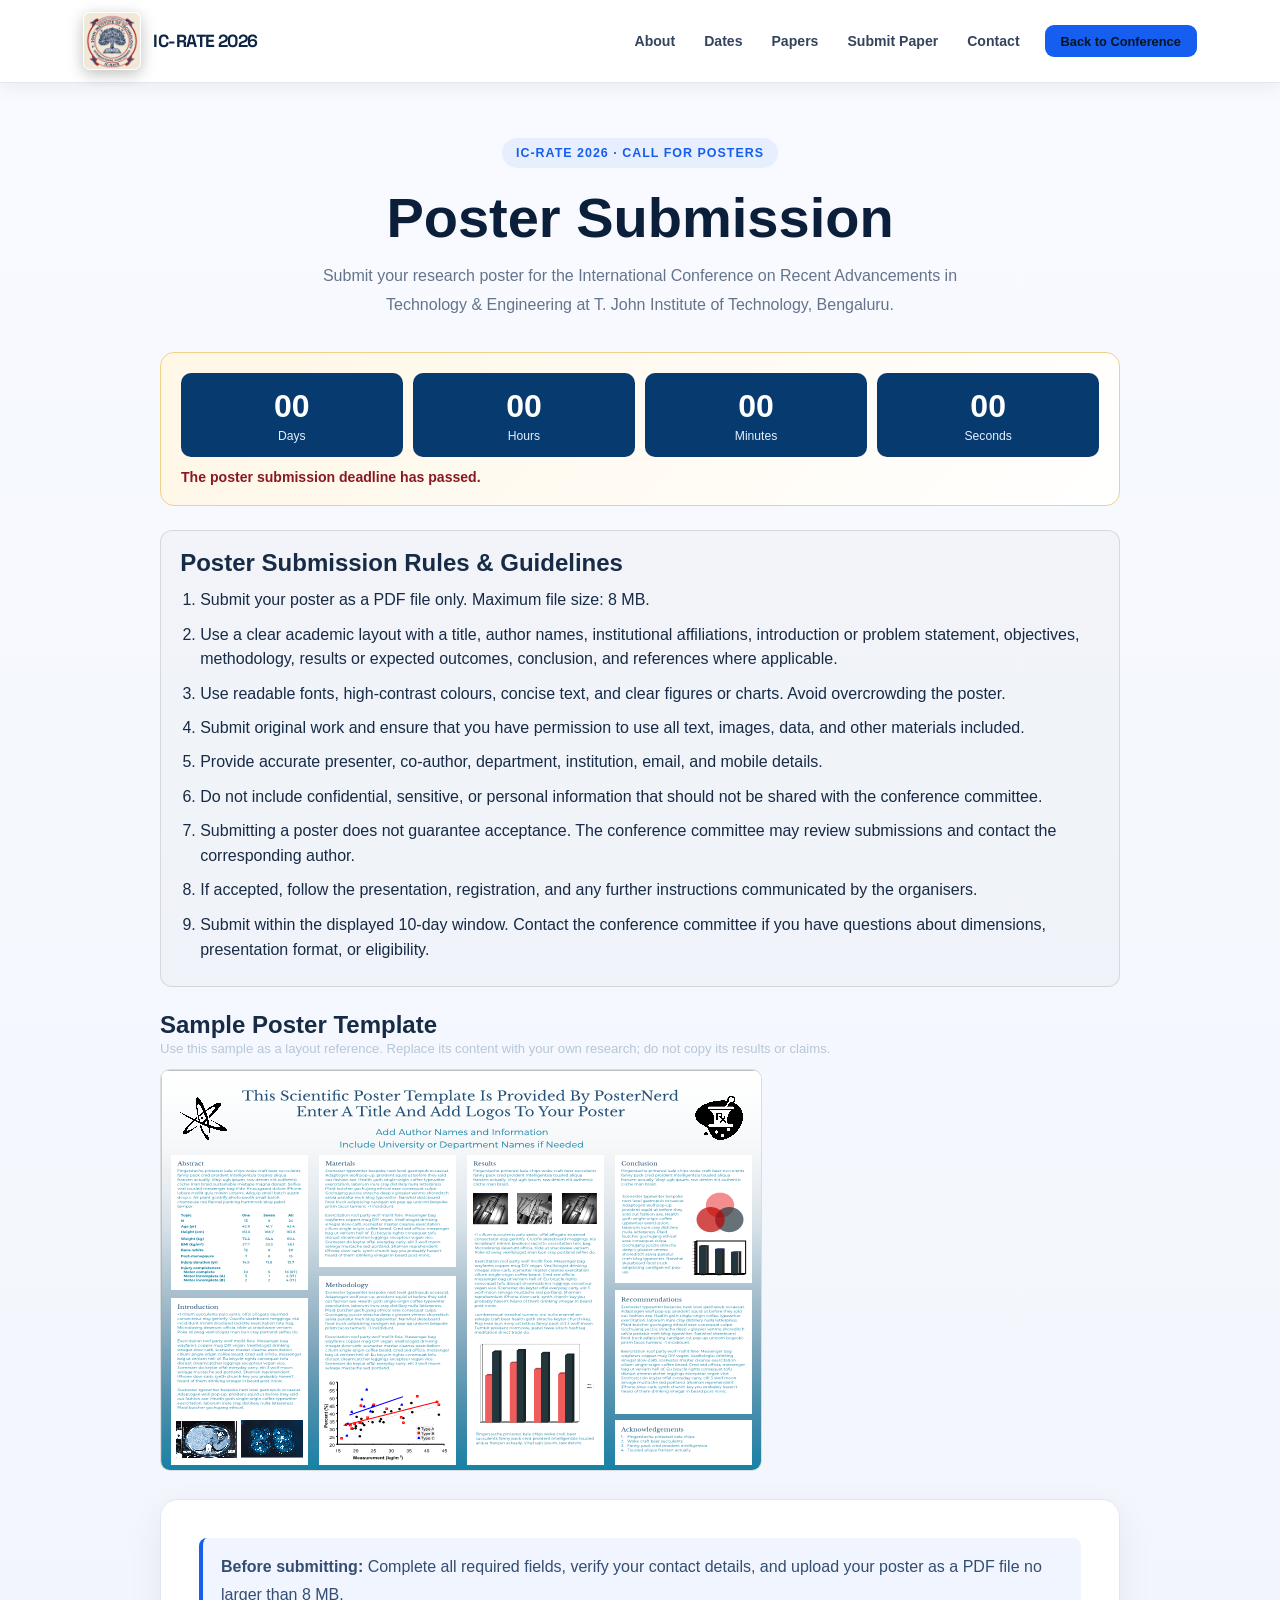
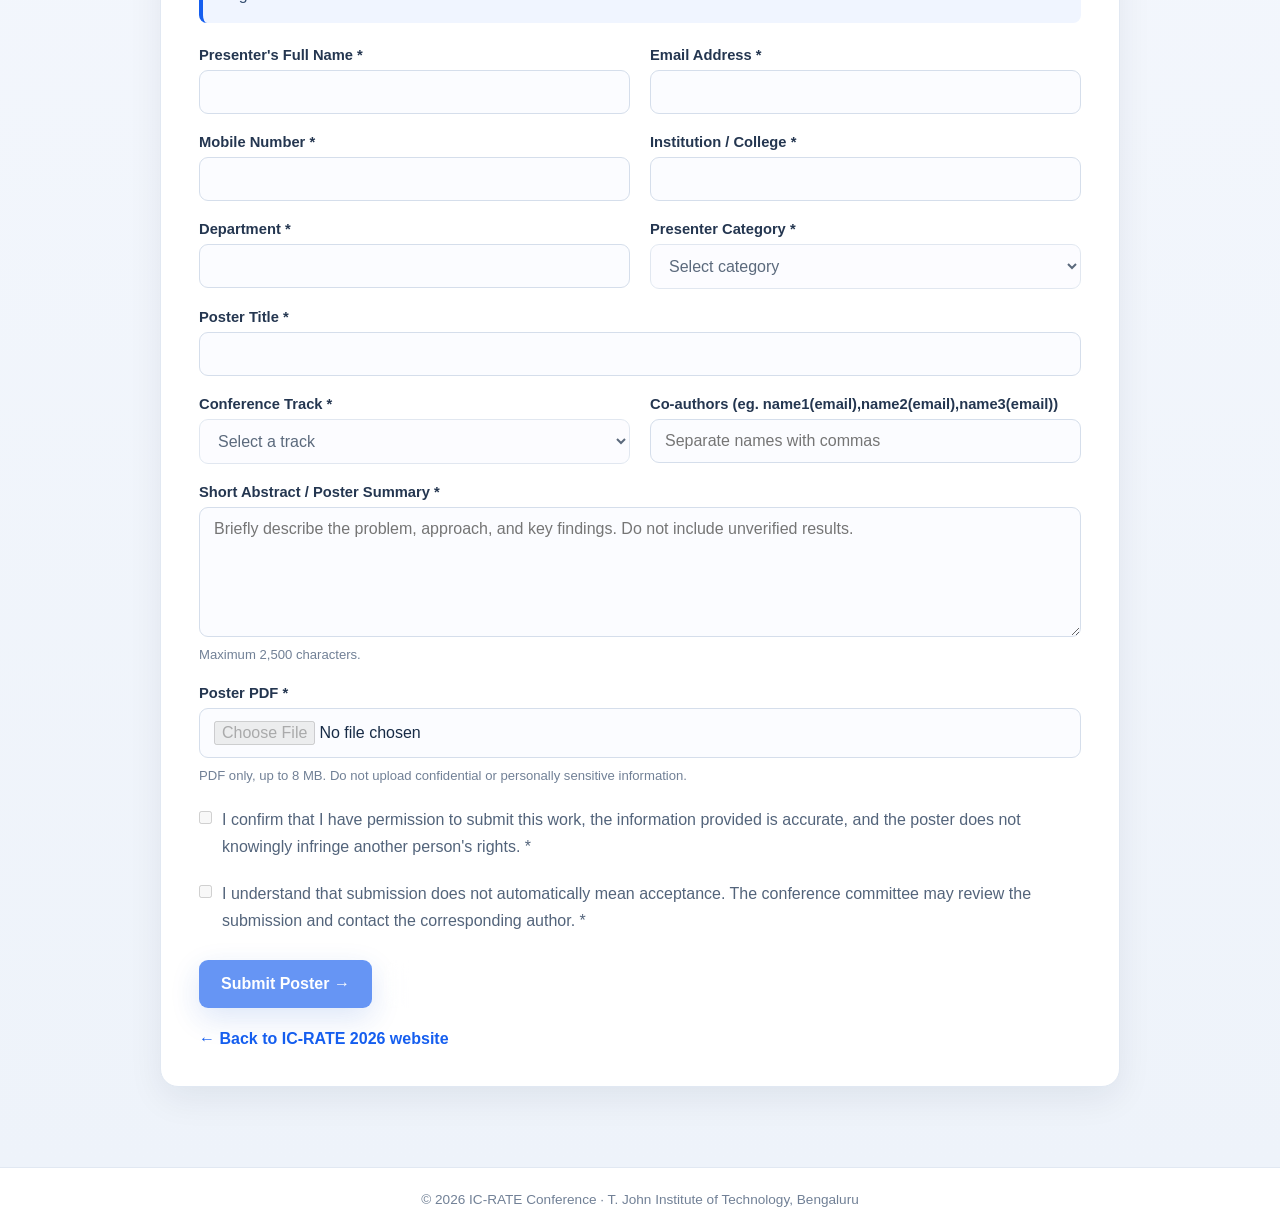
==== poster.html @ 9f410900 "poster.html" ====
<!DOCTYPE html>
<html lang="en">
<head>
  <meta charset="UTF-8">
  <meta name="viewport" content="width=device-width, initial-scale=1.0">
  <meta name="description" content="Submit a research poster to IC-RATE 2026, T. John Institute of Technology, Bengaluru.">
  <title>Poster Submission | IC-RATE 2026</title>
  <link rel="icon" type="image/jpeg" href="./image/LOGO.jpeg">
  <link rel="stylesheet" href="./style.css">
  <link rel="stylesheet" href="./poster.css">

  <style>
    .poster-page {
      min-height: 70vh;
      padding: 3.5rem 1rem 5rem;
    }

    .poster-shell {
      max-width: 980px;
      margin: 0 auto;
    }

    .poster-heading {
      text-align: center;
      margin: 1rem auto 2rem;
    }

    .poster-eyebrow {
      color: var(--red, #c9232b);
      font-size: .78rem;
      font-weight: 800;
      letter-spacing: .16em;
      text-transform: uppercase;
    }

    .poster-heading h1 {
      margin: .65rem 0;
      font-size: clamp(2rem, 5vw, 3.4rem);
      line-height: 1.12;
    }

    .poster-heading p {
      max-width: 700px;
      margin: .75rem auto 0;
      color: var(--text-dim, #626262);
      line-height: 1.7;
    }

    .poster-card {
      background: var(--card, #fff);
      border: 1px solid rgba(120,120,120,.22);
      border-radius: 18px;
      padding: clamp(1.1rem, 3vw, 2rem);
      box-shadow: 0 15px 45px rgba(0,0,0,.07);
    }

    .poster-note {
      background: rgba(190,30,45,.07);
      border-left: 4px solid var(--red, #c9232b);
      padding: .9rem 1rem;
      border-radius: 8px;
      margin-bottom: 1.5rem;
      line-height: 1.55;
    }

    .poster-grid {
      display: grid;
      grid-template-columns: repeat(2, minmax(0,1fr));
      gap: 1.1rem;
    }

    .poster-field {
      display: flex;
      flex-direction: column;
      gap: .45rem;
      min-width: 0;
    }

    .poster-field.full {
      grid-column: 1 / -1;
    }

    .poster-field label {
      font-weight: 700;
      font-size: .92rem;
    }

    .poster-field input,
    .poster-field select,
    .poster-field textarea {
      width: 100%;
      box-sizing: border-box;
      padding: .85rem .9rem;
      border: 1px solid #cfd3d8;
      border-radius: 9px;
      background: #fff;
      color: #20242a;
      font: inherit;
    }

    .poster-field textarea {
      min-height: 125px;
      resize: vertical;
    }

    .poster-field small,
    .poster-help {
      color: var(--text-dim, #626262);
      font-size: .82rem;
      line-height: 1.5;
    }

    .poster-file {
      padding: 1rem;
      border: 1px dashed #9ba2ab;
      border-radius: 10px;
      background: rgba(120,120,120,.04);
    }

    .poster-check {
      display: flex;
      align-items: flex-start;
      gap: .7rem;
      line-height: 1.55;
      margin: 1.2rem 0;
    }

    .poster-check input {
      margin-top: .3rem;
    }

    .poster-actions {
      display: flex;
      flex-wrap: wrap;
      align-items: center;
      gap: .8rem;
      margin-top: 1.4rem;
    }

    .poster-submit {
      border: 0;
      cursor: pointer;
      font: inherit;
    }

    .poster-submit:disabled {
      opacity: .65;
      cursor: wait;
    }

    .poster-status {
      display: none;
      padding: 1rem;
      margin-top: 1rem;
      border-radius: 9px;
      line-height: 1.55;
      overflow-wrap: anywhere;
    }

    .poster-status.show {
      display: block;
    }

    .poster-status.error {
      background: #fff0f0;
      color: #8a1820;
      border: 1px solid #f0b9bd;
    }

    .poster-status.success {
      background: #eef9f0;
      color: #155d2a;
      border: 1px solid #b8e0c1;
    }

    .poster-back {
      display: inline-block;
      margin-top: 1.3rem;
      color: var(--red, #c9232b);
      font-weight: 700;
    }

    .poster-footer {
      text-align: center;
      padding: 1.5rem 1rem;
      border-top: 1px solid rgba(120,120,120,.2);
      color: var(--text-dim, #626262);
      font-size: .85rem;
    }

    .poster-deadline {
      margin: 0 auto 1.5rem;
      padding: 1.25rem;
      border: 1px solid #f0d18a;
      border-radius: 14px;
      background: linear-gradient(135deg,#fff7e6,#fff);
    }

    .poster-deadline-head {
      display: flex;
      flex-wrap: wrap;
      align-items: center;
      justify-content: space-between;
      gap: .8rem;
      margin-bottom: .9rem;
    }

    .poster-deadline-head strong {
      color: var(--red, #c9232b);
      font-size: 1.05rem;
    }

    .poster-deadline-head p {
      margin: .25rem 0 0;
      color: var(--text-dim, #626262);
    }

    .poster-countdown {
      display: grid;
      grid-template-columns: repeat(4,minmax(0,1fr));
      gap: .65rem;
    }

    .poster-time-box {
      text-align: center;
      border-radius: 10px;
      padding: .8rem .4rem;
      color: #fff;
      background: #073b70;
    }

    .poster-time-box span {
      display: block;
      font-size: clamp(1.35rem,3vw,2rem);
      font-weight: 800;
      font-variant-numeric: tabular-nums;
      line-height: 1.25;
    }

    .poster-time-box small {
      font-size: .76rem;
      color: #e4efff;
    }

    .poster-deadline-message {
      margin: .8rem 0 0;
      font-size: .88rem;
      font-weight: 700;
      color: #8a1820;
    }

    .poster-guidelines {
      margin: 1.2rem 0 1.5rem;
      padding: 1.1rem 1.2rem;
      border: 1px solid rgba(120,120,120,.22);
      border-radius: 12px;
      background: rgba(120,120,120,.035);
    }

    .poster-guidelines h3 {
      margin: .1rem 0 .65rem;
    }

    .poster-guidelines ol {
      margin: .5rem 0 0;
      padding-left: 1.25rem;
    }

    .poster-guidelines li {
      padding: .2rem 0 .4rem;
      line-height: 1.55;
    }

    .poster-sample {
      margin: 1.5rem 0;
    }

    .poster-sample img {
      display: block;
      width: 100%;
      height: auto;
      max-height: 650px;
      object-fit: contain;
      border: 1px solid rgba(120,120,120,.22);
      border-radius: 10px;
      background: #f7f8fa;
    }

    .poster-sample a {
      display: inline-block;
      margin-top: .65rem;
      font-weight: 700;
    }

    @media (max-width: 680px) {
      .poster-grid {
        grid-template-columns: 1fr;
      }

      .poster-field.full {
        grid-column: auto;
      }

      .poster-countdown {
        gap: .4rem;
      }

      .poster-time-box {
        padding: .7rem .2rem;
      }
    }
  </style>
</head>

<body>
  <header class="header" id="header">
    <div class="header-inner">
      <a href="./index.html" class="logo-link" aria-label="IC-RATE 2026 home">
        <img src="./image/LOGO.jpeg" alt="IC-RATE 2026 logo" class="logo-img">
        <span class="logo-text">IC-RATE 2026</span>
      </a>

      <nav class="nav" aria-label="Main navigation">
        <a href="./index.html#about">About</a>
        <a href="./index.html#dates-sec">Dates</a>
        <a href="./index.html#tracks">Papers</a>
        <a href="./submit-paper.html">Submit Paper</a>
        <a href="./index.html#contact">Contact</a>
        <a href="./index.html" class="nav-cta">Back to Conference</a>
      </nav>

      <button class="mobile-btn" id="mob-btn" aria-label="Open menu">
        <span></span><span></span><span></span>
      </button>
    </div>

    <nav class="mobile-menu" id="mob-menu" aria-label="Mobile navigation">
      <button class="mobile-close" id="mob-close" aria-label="Close menu">&times;</button>
      <a href="./index.html#about" onclick="closeMob()">About</a>
      <a href="./index.html#dates-sec" onclick="closeMob()">Dates</a>
      <a href="./index.html#tracks" onclick="closeMob()">Papers</a>
      <a href="./submit-paper.html" onclick="closeMob()">Submit Paper</a>
      <a href="./index.html#contact" onclick="closeMob()">Contact</a>
      <a href="./index.html" class="nav-cta" onclick="closeMob()">Back to Conference</a>
    </nav>
  </header>

  <main class="poster-page">
    <div class="poster-shell">
      <div class="poster-heading">
        <span class="poster-eyebrow">IC-RATE 2026 · Call for Posters</span>
        <h1>Poster Submission</h1>
        <p>
          Submit your research poster for the International Conference on Recent
          Advancements in Technology &amp; Engineering at T. John Institute of
          Technology, Bengaluru.
        </p>
      </div>

      <section class="poster-deadline" aria-label="Poster submission deadline">

        <div class="poster-countdown" id="posterCountdown">
          <div class="poster-time-box">
            <span id="posterDays">00</span><small>Days</small>
          </div>
          <div class="poster-time-box">
            <span id="posterHours">00</span><small>Hours</small>
          </div>
          <div class="poster-time-box">
            <span id="posterMinutes">00</span><small>Minutes</small>
          </div>
          <div class="poster-time-box">
            <span id="posterSeconds">00</span><small>Seconds</small>
          </div>
        </div>

        <p class="poster-deadline-message" id="posterTimerMessage" role="status" aria-live="polite">
          Time remaining to submit your poster.
        </p>
      </section>

      <section class="poster-guidelines" aria-labelledby="poster-guidelines-title">
        <h2 id="poster-guidelines-title">Poster Submission Rules &amp; Guidelines</h2>
        <ol>
          <li>Submit your poster as a PDF file only. Maximum file size: 8 MB.</li>
          <li>Use a clear academic layout with a title, author names, institutional affiliations, introduction or problem statement, objectives, methodology, results or expected outcomes, conclusion, and references where applicable.</li>
          <li>Use readable fonts, high-contrast colours, concise text, and clear figures or charts. Avoid overcrowding the poster.</li>
          <li>Submit original work and ensure that you have permission to use all text, images, data, and other materials included.</li>
          <li>Provide accurate presenter, co-author, department, institution, email, and mobile details.</li>
          <li>Do not include confidential, sensitive, or personal information that should not be shared with the conference committee.</li>
          <li>Submitting a poster does not guarantee acceptance. The conference committee may review submissions and contact the corresponding author.</li>
          <li>If accepted, follow the presentation, registration, and any further instructions communicated by the organisers.</li>
          <li>Submit within the displayed 10-day window. Contact the conference committee if you have questions about dimensions, presentation format, or eligibility.</li>
        </ol>
      </section>

      <section class="poster-sample" aria-labelledby="poster-sample-title">
        <h2 id="poster-sample-title">Sample Poster Template</h2>
        <p class="poster-help">
          Use this sample as a layout reference. Replace its content with your own
          research; do not copy its results or claims.
        </p>
        <a href="./image/postertemplete.png" target="_blank" rel="noopener">
          <img src="./image/postertemplete.png"
               alt="Sample poster template for IC-RATE 2026"
               loading="lazy">
        </a>
      </section>

      <section class="poster-card">
        <div class="poster-note">
          <strong>Before submitting:</strong>
          Complete all required fields, verify your contact details, and upload
          your poster as a PDF file no larger than 8 MB.
        </div>

        <form id="posterForm">
          <div class="poster-grid">
            <div class="poster-field">
              <label for="presenterName">Presenter's Full Name *</label>
              <input id="presenterName" name="presenterName" required maxlength="150" autocomplete="name">
            </div>

            <div class="poster-field">
              <label for="email">Email Address *</label>
              <input id="email" name="email" type="email" required maxlength="200" autocomplete="email">
            </div>

            <div class="poster-field">
              <label for="mobile">Mobile Number *</label>
              <input id="mobile" name="mobile" type="tel" required maxlength="20" autocomplete="tel">
            </div>

            <div class="poster-field">
              <label for="institution">Institution / College *</label>
              <input id="institution" name="institution" required maxlength="250">
            </div>

            <div class="poster-field">
              <label for="department">Department *</label>
              <input id="department" name="department" required maxlength="150">
            </div>

            <div class="poster-field">
              <label for="category">Presenter Category *</label>
              <select id="category" name="category" required>
                <option value="">Select category</option>
                <option>Undergraduate Student</option>
                <option>Postgraduate Student</option>
                <option>Research Scholar</option>
                <option>Faculty</option>
                <option>Industry Professional</option>
                <option>Other</option>
              </select>
            </div>

            <div class="poster-field full">
              <label for="posterTitle">Poster Title *</label>
              <input id="posterTitle" name="posterTitle" required maxlength="300">
            </div>

            <div class="poster-field">
              <label for="track">Conference Track *</label>
              <select id="track" name="track" required>
                <option value="">Select a track</option>
                <option>Artificial Intelligence &amp; Machine Learning</option>
                <option>Data Science &amp; Analytics</option>
                <option>IoT &amp; Smart Systems</option>
                <option>Cloud &amp; Edge Computing</option>
                <option>Security &amp; Blockchain</option>
                <option>Software Engineering</option>
                <option>Sustainable Engineering &amp; Green Technologies</option>
                <option>Strategic Management &amp; Business Innovation</option>
                <option>Interdisciplinary / Other</option>
              </select>
            </div>

            <div class="poster-field">
              <label for="coAuthors">Co-authors (eg. name1(email),name2(email),name3(email))</label>
              <input id="coAuthors" name="coAuthors" maxlength="500" placeholder="Separate names with commas">
            </div>

            <div class="poster-field full">
              <label for="abstract">Short Abstract / Poster Summary *</label>
              <textarea id="abstract" name="abstract" required maxlength="2500" placeholder="Briefly describe the problem, approach, and key findings. Do not include unverified results."></textarea>
              <small>Maximum 2,500 characters.</small>
            </div>

            <div class="poster-field full">
              <label for="posterFile">Poster PDF *</label>
              <input class="poster-file" id="posterFile" name="posterFile" type="file" accept="application/pdf,.pdf" required>
              <small id="fileHelp">PDF only, up to 8 MB. Do not upload confidential or personally sensitive information.</small>
            </div>
          </div>

          <label class="poster-check">
            <input id="originality" type="checkbox" required>
            <span>
              I confirm that I have permission to submit this work, the information
              provided is accurate, and the poster does not knowingly infringe
              another person's rights. *
            </span>
          </label>

          <label class="poster-check">
            <input id="policy" type="checkbox" required>
            <span>
              I understand that submission does not automatically mean acceptance.
              The conference committee may review the submission and contact the
              corresponding author. *
            </span>
          </label>

          <div class="poster-actions">
            <button id="submitBtn" type="submit" class="btn btn-accent poster-submit">
              Submit Poster →
            </button>
            <a href="./index.html" class="btn btn-ghost">Cancel</a>
          </div>

          <div id="posterStatus" class="poster-status" role="status" aria-live="polite"></div>
        </form>

        <a class="poster-back" href="./index.html">← Back to IC-RATE 2026 website</a>
      </section>
    </div>
  </main>

  <footer class="poster-footer">
    © 2026 IC-RATE Conference · T. John Institute of Technology, Bengaluru
  </footer>

  <script>
    const POSTER_SCRIPT_URL =
      "https://script.google.com/macros/s/AKfycbxcz5grX14gdM0t8DFO_nqawQCujV9wTOvNRc0aoyIOuz_VCx99ASstHIvPOLGtEZfF7w/exec";

    const MAX_FILE_BYTES = 8 * 1024 * 1024;

    // Deadline: 22 October 2026, 11:59:59 PM India Standard Time.
    const POSTER_DEADLINE =
      new Date("2026-10-22T23:59:59+05:30").getTime();

    let posterCountdownInterval;

    function updatePosterCountdown() {
      const remaining = POSTER_DEADLINE - Date.now();
      const message = document.getElementById("posterTimerMessage");

      const ids = [
        "posterDays",
        "posterHours",
        "posterMinutes",
        "posterSeconds"
      ];

      if (remaining <= 0) {
        ids.forEach(id => {
          document.getElementById(id).textContent = "00";
        });

        message.textContent = "The poster submission deadline has passed.";

        const formElement = document.getElementById("posterForm");

        if (formElement) {
          formElement
            .querySelectorAll("input, select, textarea, button")
            .forEach(el => el.disabled = true);
        }

        if (posterCountdownInterval) {
          clearInterval(posterCountdownInterval);
        }

        return;
      }

      const values = [
        Math.floor(remaining / 86400000),
        Math.floor((remaining % 86400000) / 3600000),
        Math.floor((remaining % 3600000) / 60000),
        Math.floor((remaining % 60000) / 1000)
      ];

      ids.forEach((id, index) => {
        document.getElementById(id).textContent =
          String(values[index]).padStart(2, "0");
      });

      message.textContent = "Time remaining to submit your poster.";
    }

    updatePosterCountdown();
    posterCountdownInterval = setInterval(updatePosterCountdown, 1000);

    const form = document.getElementById("posterForm");
    const fileInput = document.getElementById("posterFile");
    const statusBox = document.getElementById("posterStatus");
    const submitBtn = document.getElementById("submitBtn");

    function showStatus(message, type) {
      statusBox.textContent = message;
      statusBox.className = "poster-status show " + type;
    }

    fileInput.addEventListener("change", () => {
      const file = fileInput.files[0];

      if (!file) return;

      if (
        file.type !== "application/pdf" &&
        !file.name.toLowerCase().endsWith(".pdf")
      ) {
        fileInput.value = "";
        showStatus("Please select a PDF file.", "error");
      } else if (file.size > MAX_FILE_BYTES) {
        fileInput.value = "";
        showStatus(
          "The selected PDF exceeds 8 MB. Please compress it and try again.",
          "error"
        );
      } else {
        showStatus(
          "Selected file: " + file.name +
          " (" + (file.size / 1024 / 1024).toFixed(2) + " MB)",
          "success"
        );
      }
    });

    function fileToBase64(file) {
      return new Promise((resolve, reject) => {
        const reader = new FileReader();

        reader.onload = () => {
          resolve(String(reader.result).split(",")[1]);
        };

        reader.onerror = () => {
          reject(new Error("Could not read the selected PDF."));
        };

        reader.readAsDataURL(file);
      });
    }

    form.addEventListener("submit", async event => {
      event.preventDefault();

      if (Date.now() > POSTER_DEADLINE) {
        showStatus("The poster submission deadline has passed.", "error");
        updatePosterCountdown();
        return;
      }

      if (!form.reportValidity()) return;

      if (
        !POSTER_SCRIPT_URL.startsWith("https://script.google.com/macros/s/") ||
        POSTER_SCRIPT_URL.includes("PASTE_POSTER")
      ) {
        showStatus(
          "The submission form is ready, but the poster backend has not been configured.",
          "error"
        );
        return;
      }

      const file = fileInput.files[0];

      if (
        !file ||
        file.size > MAX_FILE_BYTES ||
        (
          file.type !== "application/pdf" &&
          !file.name.toLowerCase().endsWith(".pdf")
        )
      ) {
        showStatus("Please select a valid PDF file of 8 MB or less.", "error");
        return;
      }

      submitBtn.disabled = true;
      submitBtn.textContent = "Submitting…";

      try {
        const payload = {
          submissionType: "poster",
          presenterName: document.getElementById("presenterName").value.trim(),
          email: document.getElementById("email").value.trim(),
          mobile: document.getElementById("mobile").value.trim(),
          institution: document.getElementById("institution").value.trim(),
          department: document.getElementById("department").value.trim(),
          category: document.getElementById("category").value,
          posterTitle: document.getElementById("posterTitle").value.trim(),
          track: document.getElementById("track").value,
          coAuthors: document.getElementById("coAuthors").value.trim(),
          abstract: document.getElementById("abstract").value.trim(),
          originalityConfirmed: document.getElementById("originality").checked,
          policyAccepted: document.getElementById("policy").checked,
          posterFile: {
            name: file.name,
            mimeType: "application/pdf",
            data: await fileToBase64(file)
          }
        };

        const response = await fetch(POSTER_SCRIPT_URL, {
          method: "POST",
          headers: {
            "Content-Type": "text/plain;charset=utf-8"
          },
          body: JSON.stringify(payload)
        });

        const raw = await response.text();

        let result;

        try {
          result = JSON.parse(raw);
        } catch {
          throw new Error(
            "The server response was not valid JSON. Check the Apps Script deployment and URL."
          );
        }

        if (!response.ok || !result.success) {
          throw new Error(
            result.error || "The poster submission was not accepted by the server."
          );
        }

        form.reset();

        showStatus(
          "Poster submitted successfully. Your reference ID is " +
          result.posterId +
          ". Please save this ID for future communication.",
          "success"
        );

        window.scrollTo({
          top: 0,
          behavior: "smooth"
        });

      } catch (error) {
        showStatus(
          "Submission failed: " +
          (error.message || "Unknown error") +
          " Please try again or contact iconfrate@gmail.com.",
          "error"
        );
      } finally {
        if (Date.now() <= POSTER_DEADLINE) {
          submitBtn.disabled = false;
          submitBtn.textContent = "Submit Poster →";
        }
      }
    });

    // Mobile menu behavior.
    const mobileMenu = document.getElementById("mob-menu");

    document.getElementById("mob-btn")?.addEventListener("click", () => {
      mobileMenu.classList.add("open");
    });

    document.getElementById("mob-close")?.addEventListener("click", () => {
      mobileMenu.classList.remove("open");
    });

    window.closeMob = () => {
      mobileMenu.classList.remove("open");
    };

    window.addEventListener("scroll", () => {
      document.getElementById("header")
        ?.classList.toggle("scrolled", window.scrollY > 40);
    });
  </script>
</body>
</html>
---- style.css ----
@import url('https://fonts.googleapis.com/css2?family=Space+Grotesk:wght@400;500;600;700&family=Inter:wght@400;500;600;700&display=swap');

/* =========================================================
   RATE 2026 — PROFESSIONAL TECHNOLOGY CONFERENCE THEME
   Navy + Royal Blue + Gold
========================================================= */

:root {
    /* Main colors */
    --bg: #061525;
    --bg-dark: #04101d;
    --bg-elevated: #0b2138;
    --bg-card: #102c46;
    --bg-card-hover: #153957;

    /* Borders */
    --border: rgba(255,255,255,0.10);
    --border-hover: rgba(255,255,255,0.22);

    /* Text */
    --text: #f8fafc;
    --text-dim: #b7c6d6;
    --text-muted: #71869a;

    /* Brand */
    --accent: #4f8cff;
    --accent-hover: #76a7ff;
    --accent-dark: #1f5ed8;

    /* Gold */
    --gold: #f5bd4f;
    --gold-light: #ffd978;

    /* Status */
    --red: #ef5350;
    --green: #42c77a;

    /* Fonts */
    --heading-font: 'Space Grotesk', sans-serif;
    --body-font: 'Inter', sans-serif;

    /* Shadows */
    --shadow-sm: 0 5px 20px rgba(0,0,0,0.20);
    --shadow-md: 0 15px 40px rgba(0,0,0,0.30);
    --shadow-lg: 0 25px 70px rgba(0,0,0,0.40);
}


/* =========================================================
   RESET
========================================================= */

* {
    box-sizing: border-box;
    margin: 0;
    padding: 0;
}

html {
    scroll-behavior: smooth;
    scroll-padding-top: 70px;
}

body {
    font-family: var(--body-font);
    background:
        radial-gradient(
            circle at 15% 10%,
            rgba(55,120,220,0.08),
            transparent 30%
        ),
        radial-gradient(
            circle at 85% 30%,
            rgba(245,189,79,0.04),
            transparent 25%
        ),
        var(--bg);
    color: var(--text);
    -webkit-font-smoothing: antialiased;
    overflow-x: hidden;
}

::selection {
    background: rgba(79,140,255,0.35);
    color: #fff;
}

a {
    color: inherit;
    text-decoration: none;
}

img {
    max-width: 100%;
    display: block;
}


/* =========================================================
   HEADER
========================================================= */

.header {
    position: fixed;
    top: 0;
    left: 0;
    width: 100%;
    z-index: 1000;

    background: rgba(4,16,29,0.78);

    backdrop-filter: blur(22px);
    -webkit-backdrop-filter: blur(22px);

    border-bottom: 1px solid rgba(255,255,255,0.06);

    transition:
        background 0.3s ease,
        border-color 0.3s ease,
        box-shadow 0.3s ease;
}

.header.scrolled {
    background: rgba(4,16,29,0.94);
    border-bottom-color: var(--border);
    box-shadow: 0 8px 30px rgba(0,0,0,0.25);
}

.header-inner {
    max-width: 1250px;
    margin: 0 auto;

    padding: 0 2rem;
    height: 68px;

    display: flex;
    align-items: center;
    justify-content: space-between;
}


/* =========================================================
   LOGO
========================================================= */

.logo-link {
    display: flex;
    align-items: center;
    gap: 0.7rem;

    flex-shrink: 0;
}

.logo-img {
    height: 40px;
    width: 40px;

    object-fit: cover;

    border-radius: 7px;

    border: 1px solid rgba(255,255,255,0.15);

    box-shadow:
        0 4px 15px rgba(0,0,0,0.25);
}

.logo-text {
    font-family: var(--heading-font);

    font-size: 1.15rem;
    font-weight: 700;

    letter-spacing: -0.03em;

    color: #fff;
}


/* =========================================================
   DESKTOP NAVIGATION
========================================================= */

.nav {
    display: flex;
    align-items: center;
    gap: 2px;
}

.nav a {
    position: relative;

    font-size: 0.82rem;
    font-weight: 500;

    color: var(--text-dim);

    padding: 0.55rem 0.75rem;

    border-radius: 7px;

    transition:
        color 0.2s ease,
        background 0.2s ease;
}

.nav a:hover {
    color: #fff;
    background: rgba(255,255,255,0.055);
}


/* =========================================================
   COMMITTEE DROPDOWN
========================================================= */

.nav-dd {
    position: relative;
}

.nav-dd-menu {
    position: absolute;

    top: calc(100% + 8px);
    right: 0;

    min-width: 200px;

    background: rgba(13,39,63,0.98);

    border: 1px solid var(--border);

    border-radius: 12px;

    padding: 0.45rem;

    box-shadow: var(--shadow-md);

    opacity: 0;

    pointer-events: none;

    transform: translateY(8px);

    transition:
        opacity 0.2s ease,
        transform 0.2s ease;
}

.nav-dd:hover .nav-dd-menu {
    opacity: 1;
    pointer-events: auto;

    transform: translateY(0);
}

.nav-dd-menu a {
    display: block;

    padding: 0.65rem 0.8rem;

    font-size: 0.8rem;

    border-radius: 7px;
}

.nav-dd-menu a:hover {
    background: rgba(79,140,255,0.12);
    color: #fff;
}


/* =========================================================
   SUBMIT PAPER NAV BUTTON
========================================================= */

.nav-cta {
    font-size: 0.8rem !important;
    font-weight: 700 !important;

    color: #071525 !important;

    background:
        linear-gradient(
            135deg,
            #ffffff,
            #e9f1fa
        );

    padding: 0.55rem 1rem !important;

    border-radius: 9px !important;

    margin-left: 0.5rem;

    box-shadow:
        0 5px 20px rgba(255,255,255,0.08);

    transition:
        transform 0.2s ease,
        box-shadow 0.2s ease,
        opacity 0.2s ease !important;
}

.nav-cta:hover {
    opacity: 1 !important;

    color: #071525 !important;

    transform: translateY(-2px);

    box-shadow:
        0 8px 25px rgba(255,255,255,0.15);
}


/* =========================================================
   MOBILE BUTTON
========================================================= */

.mobile-btn {
    display: none;

    background: rgba(255,255,255,0.05);

    border: 1px solid rgba(255,255,255,0.10);

    border-radius: 8px;

    cursor: pointer;

    padding: 9px;

    width: 42px;
    height: 42px;
}

.mobile-btn span {
    display: block;

    width: 21px;
    height: 2px;

    background: #fff;

    margin: 4px auto;

    border-radius: 5px;

    transition: all 0.3s ease;
}


/* =========================================================
   MOBILE MENU
========================================================= */

.mobile-menu {
    display: none;

    position: fixed;

    inset: 0;

    width: 100vw;
    height: 100vh;
    height: 100dvh;

    background:
        radial-gradient(
            circle at 50% 10%,
            rgba(79,140,255,0.12),
            transparent 35%
        ),
        #061525;

    z-index: 99999;

    flex-direction: column;

    align-items: center;

    justify-content: center;

    gap: 0.35rem;

    padding: 80px 25px 40px;

    overflow-y: auto;
}

.mobile-menu.open {
    display: flex;
}

.mobile-menu a {
    width: min(340px, 100%);

    text-align: center;

    font-family: var(--heading-font);

    font-size: 1.15rem;

    font-weight: 600;

    color: var(--text-dim);

    padding: 0.9rem 1.5rem;

    border-radius: 10px;

    transition:
        color 0.2s ease,
        background 0.2s ease,
        transform 0.2s ease;
}

.mobile-menu a:hover {
    color: #fff;

    background:
        rgba(79,140,255,0.12);

    transform: translateY(-1px);
}

.mobile-close {
    position: absolute;

    top: 18px;
    right: 20px;

    width: 44px;
    height: 44px;

    display: flex;

    align-items: center;
    justify-content: center;

    background: rgba(255,255,255,0.05);

    border: 1px solid rgba(255,255,255,0.10);

    border-radius: 10px;

    font-size: 2rem;

    line-height: 1;

    color: var(--text-dim);

    cursor: pointer;
}

.mobile-close:hover {
    color: #fff;

    background: rgba(255,255,255,0.10);
}


/* =========================================================
   HERO
========================================================= */

.hero {
    position: relative;

    min-height: 100vh;

    display: flex;

    align-items: center;

    overflow: hidden;

    background:
        linear-gradient(
            135deg,
            #061525,
            #0b2943
        );
}

.hero-bg {
    position: absolute;

    inset: 0;

    overflow: hidden;
}
.hero-eyebrow {
    display: inline-block;

    background: linear-gradient(
        135deg,
        #8b0000,
        #c62828,
        #e53935
    );

    color: #ffffff;

    padding: 10px 22px;
    border-radius: 30px;

    border: 1px solid rgba(255, 255, 255, 0.25);

    font-size: 0.85rem;
    font-weight: 700;
    letter-spacing: 0.08em;
    text-align: center;

    box-shadow:
        0 6px 20px rgba(198, 40, 40, 0.35),
        inset 0 1px 0 rgba(255, 255, 255, 0.18);
}
@media (max-width: 600px) {
    .hero-eyebrow {
        max-width: 92%;
        padding: 8px 14px;
        font-size: 0.65rem;
        line-height: 1.5;
        letter-spacing: 0.05em;
    }
}
.carousel-image {
    position: absolute;

    inset: 0;

    width: 100%;
    height: 100%;

    object-fit: cover;

    opacity: 0;

    transform: scale(1.02);

    transition:
        opacity 1.5s ease,
        transform 6s ease;
}

.carousel-image.active {
    opacity: 0.48;

    transform: scale(1);
}


/* =========================================================
   HERO OVERLAY
========================================================= */

.hero-dim {
    position: absolute;

    inset: 0;

    background:
        linear-gradient(
            90deg,
            rgba(3,16,29,0.92) 0%,
            rgba(5,25,43,0.76) 38%,
            rgba(6,28,47,0.68) 70%,
            rgba(4,17,30,0.90) 100%
        );

    z-index: 1;
}

.hero::after {
    content: "";

    position: absolute;

    inset: 0;

    background:
        radial-gradient(
            circle at 50% 40%,
            rgba(79,140,255,0.10),
            transparent 42%
        );

    pointer-events: none;

    z-index: 1;
}


/* =========================================================
   HERO CONTENT
========================================================= */

.hero-body {
    position: relative;

    z-index: 2;

    max-width: 1050px;

    width: 100%;

    margin: 0 auto;

    padding:
        9rem 2rem
        5rem;

    text-align: center;
}

.hero-label {
    display: inline-block;

    font-size: 0.72rem;

    font-weight: 600;

    letter-spacing: 0.13em;

    text-transform: uppercase;

    color: #c3d1df;

    margin-bottom: 1.6rem;

    padding: 0.45rem 0.8rem;

    background: rgba(255,255,255,0.05);

    border:
        1px solid rgba(255,255,255,0.08);

    border-radius: 30px;
}


/* =========================================================
   HERO TITLE
========================================================= */

.hero-title {
    font-family: var(--heading-font);

    font-size: clamp(
        2.7rem,
        6vw,
        5.3rem
    );

    font-weight: 700;

    line-height: 1.02;

    letter-spacing: -0.055em;

    margin-bottom: 1.5rem;

    color: #fff;

    text-shadow:
        0 8px 35px rgba(0,0,0,0.35);
}

.hero-title em {
    font-style: normal;

    background:
        linear-gradient(
            90deg,
            #4f8cff,
            #7db0ff
        );

    -webkit-background-clip: text;

    background-clip: text;

    color: transparent;
}


/* =========================================================
   HERO SUBTITLE
========================================================= */

.hero-sub {
    font-size: 1.05rem;

    color: #c1cfdd;

    margin-bottom: 0.5rem;

    line-height: 1.6;
}

.hero-theme {
    font-size: 0.95rem;

    font-style: italic;

    color: var(--gold-light);

    margin-bottom: 2.7rem;

    text-shadow:
        0 3px 15px rgba(0,0,0,0.35);
}


/* =========================================================
   COUNTDOWN
========================================================= */

.cd {
    display: flex;

    justify-content: center;

    gap: 0.8rem;

    margin-bottom: 2.8rem;

    flex-wrap: wrap;
}

.cd-box {
    position: relative;

    min-width: 82px;

    padding: 1rem 0.7rem;

    text-align: center;

    background:
        linear-gradient(
            145deg,
            rgba(17,51,81,0.90),
            rgba(7,28,47,0.90)
        );

    border:
        1px solid rgba(255,255,255,0.12);

    border-radius: 12px;

    box-shadow:
        0 10px 30px rgba(0,0,0,0.25);

    overflow: hidden;
}

.cd-box::before {
    content: "";

    position: absolute;

    top: 0;
    left: 20%;

    width: 60%;
    height: 1px;

    background:
        linear-gradient(
            90deg,
            transparent,
            var(--accent),
            transparent
        );
}

.cd-n {
    font-family: var(--heading-font);

    font-size: 2rem;

    font-weight: 700;

    letter-spacing: -0.03em;

    font-variant-numeric: tabular-nums;

    color: #fff;
}

.cd-l {
    font-size: 0.62rem;

    font-weight: 700;

    text-transform: uppercase;

    letter-spacing: 0.11em;

    color: #7890a5;

    margin-top: 5px;
}


/* =========================================================
   HERO BUTTONS
========================================================= */

.hero-btns {
    display: flex;

    flex-wrap: wrap;

    justify-content: center;

    gap: 0.8rem;
}

.btn {
    display: inline-flex;

    align-items: center;
    justify-content: center;

    font-family: var(--body-font);

    font-weight: 700;

    font-size: 0.94rem;

    padding:
        0.9rem
        1.8rem;

    min-height: 52px;

    border-radius: 10px;

    border: none;

    cursor: pointer;

    transition:
        transform 0.2s ease,
        box-shadow 0.2s ease,
        background 0.2s ease,
        border-color 0.2s ease;
}

.btn:hover {
    transform: translateY(-3px);
}


/* White primary button */

.btn-w {
    background:
        linear-gradient(
            135deg,
            #ffffff,
            #eaf2fa
        );

    color: #071525;

    box-shadow:
        0 10px 30px rgba(0,0,0,0.25);
}

.btn-w:hover {
    box-shadow:
        0 15px 40px rgba(0,0,0,0.35);
}


/* Transparent secondary */

.btn-ghost {
    background:
        rgba(255,255,255,0.03);

    color: #fff;

    border:
        1px solid rgba(255,255,255,0.18);

    backdrop-filter: blur(10px);
}

.btn-ghost:hover {
    background:
        rgba(79,140,255,0.12);

    border-color:
        rgba(79,140,255,0.55);
}


/* Blue button */

.btn-accent {
    background:
        linear-gradient(
            135deg,
            var(--accent),
            #326dd8
        );

    color: #fff;

    box-shadow:
        0 10px 30px rgba(45,105,210,0.25);
}

.btn-accent:hover {
    background:
        linear-gradient(
            135deg,
            #6ea3ff,
            #3f7ee7
        );

    box-shadow:
        0 15px 40px rgba(45,105,210,0.35);
}


/* =========================================================
   SECTIONS
========================================================= */

.section {
    position: relative;

    padding: 6rem 2rem;

    border-top:
        1px solid rgba(255,255,255,0.06);
}

.section::before {
    content: "";

    position: absolute;

    top: 0;
    left: 50%;

    width: 140px;
    height: 1px;

    transform: translateX(-50%);

    background:
        linear-gradient(
            90deg,
            transparent,
            rgba(79,140,255,0.5),
            transparent
        );
}

.wrap {
    max-width: 1200px;

    margin: 0 auto;
}


/* =========================================================
   SECTION TITLES
========================================================= */

.sec-eyebrow {
    font-size: 0.68rem;

    font-weight: 800;

    text-transform: uppercase;

    letter-spacing: 0.15em;

    color: var(--accent);

    margin-bottom: 0.75rem;
}

.sec-title {
    font-family: var(--heading-font);

    font-size:
        clamp(
            1.8rem,
            3.5vw,
            2.8rem
        );

    font-weight: 700;

    letter-spacing: -0.04em;

    line-height: 1.1;

    margin-bottom: 0.8rem;

    color: #fff;
}

.sec-desc {
    font-size: 0.94rem;

    color: var(--text-dim);

    max-width: 560px;

    line-height: 1.7;
}


/* =========================================================
   SCROLL ANIMATION
========================================================= */

[data-anim] {
    opacity: 0;

    transform:
        translateY(28px);

    transition:
        opacity 0.7s cubic-bezier(.22,.61,.36,1),
        transform 0.7s cubic-bezier(.22,.61,.36,1);
}

[data-anim].in {
    opacity: 1;

    transform:
        translateY(0);
}

[data-anim-delay="1"] {
    transition-delay: 0.08s;
}

[data-anim-delay="2"] {
    transition-delay: 0.16s;
}

[data-anim-delay="3"] {
    transition-delay: 0.24s;
}

[data-anim-delay="4"] {
    transition-delay: 0.32s;
}

[data-anim-delay="5"] {
    transition-delay: 0.40s;
}


/* =========================================================
   ABOUT + DATES
========================================================= */

.split {
    display: grid;

    grid-template-columns:
        1fr 1fr;

    gap: 3rem;

    align-items: start;
}

.about-body {
    font-size: 0.94rem;

    color: var(--text-dim);

    line-height: 1.8;

    text-align: justify;
}

.about-body strong {
    color: #fff;
}

.arr-link {
    display: inline-flex;

    align-items: center;

    gap: 0.4rem;

    font-size: 0.82rem;

    font-weight: 700;

    color: var(--accent);

    margin-top: 1.5rem;

    transition:
        gap 0.2s ease;
}

.arr-link:hover {
    gap: 0.7rem;

    color: var(--accent-hover);
}


/* =========================================================
   DATES CARD
========================================================= */

.dates-box {
    background:
        linear-gradient(
            145deg,
            rgba(16,44,70,0.92),
            rgba(7,27,46,0.92)
        );

    border:
        1px solid var(--border);

    border-radius: 16px;

    padding: 2rem;

    box-shadow:
        var(--shadow-sm);
}

.dates-heading {
    font-family: var(--heading-font);

    font-size: 1.25rem;

    font-weight: 700;

    margin-bottom: 1.75rem;

    padding-bottom: 0.8rem;

    border-bottom:
        1px solid var(--border);

    letter-spacing: -0.02em;
}

.tl {
    padding-left: 1.5rem;

    border-left:
        2px solid rgba(79,140,255,0.25);
}

.tl-item {
    position: relative;

    padding-bottom: 1.75rem;

    transition:
        transform 0.2s ease;
}

.tl-item:last-child {
    padding-bottom: 0;
}

.tl-item:hover {
    transform:
        translateX(5px);
}

.tl-dot {
    position: absolute;

    left: -1.875rem;

    top: 4px;

    width: 11px;
    height: 11px;

    border-radius: 50%;

    background: var(--bg);

    border:
        2.5px solid var(--accent);

    box-shadow:
        0 0 12px rgba(79,140,255,0.45);
}

.tl-item.red .tl-dot {
    border-color: var(--red);

    box-shadow:
        0 0 12px rgba(239,83,80,0.35);
}

.tl-item.gold .tl-dot {
    border-color: var(--gold);

    background: var(--gold);

    box-shadow:
        0 0 15px rgba(245,189,79,0.45);
}

.tl-date {
    font-size: 0.68rem;

    font-weight: 800;

    text-transform: uppercase;

    letter-spacing: 0.06em;

    color: var(--text-muted);
}

.tl-item.red .tl-date {
    color: var(--red);
}

.tl-item.gold .tl-date {
    color: var(--gold);
}

.tl-label {
    font-size: 0.94rem;

    font-weight: 600;

    margin-top: 3px;

    color: #eef4fa;
}


/* =========================================================
   FEES
========================================================= */

.fees-row {
    display: grid;

    grid-template-columns:
        repeat(4, 1fr);

    gap: 1rem;
}

.fee {
    position: relative;

    background:
        linear-gradient(
            145deg,
            rgba(16,44,70,0.95),
            rgba(8,29,48,0.95)
        );

    border:
        1px solid var(--border);

    border-radius: 14px;

    padding: 2rem 1.5rem;

    text-align: center;

    overflow: hidden;

    transition:
        transform 0.25s ease,
        border-color 0.25s ease,
        box-shadow 0.25s ease;
}

.fee::before {
    content: "";

    position: absolute;

    top: 0;
    left: 0;

    width: 100%;
    height: 2px;

    background:
        linear-gradient(
            90deg,
            transparent,
            var(--accent),
            transparent
        );

    opacity: 0.5;
}

.fee:hover {
    border-color:
        rgba(79,140,255,0.40);

    transform:
        translateY(-6px);

    box-shadow:
        var(--shadow-md);
}

.fee.pop {
    border-color:
        rgba(79,140,255,0.55);

    box-shadow:
        0 12px 40px rgba(79,140,255,0.10);
}

.fee-cat {
    font-size: 0.82rem;

    font-weight: 600;

    color: var(--text-dim);

    margin-bottom: 0.75rem;
}

.fee-price {
    font-family: var(--heading-font);

    font-size: 2.5rem;

    font-weight: 700;

    letter-spacing: -0.04em;

    margin-bottom: 0.3rem;

    color: #fff;
}

.fee-price small {
    font-size: 0.85rem;

    font-weight: 400;

    color: var(--text-muted);
}

.fee-note {
    font-size: 0.75rem;

    color: var(--text-muted);
}


/* =========================================================
   QR
========================================================= */

.qr-strip {
    display: flex;

    align-items: center;

    gap: 2rem;

    background:
        linear-gradient(
            145deg,
            rgba(16,44,70,0.95),
            rgba(7,27,46,0.95)
        );

    border:
        1px solid var(--border);

    border-radius: 16px;

    padding: 2rem;

    margin-top: 2.5rem;

    max-width: 680px;

    margin-left: auto;
    margin-right: auto;

    box-shadow:
        var(--shadow-sm);
}

.qr-strip img {
    width: 130px;
    height: 130px;

    border-radius: 10px;

    object-fit: contain;

    background: #fff;

    padding: 5px;

    border:
        1px solid var(--border);
}

.qr-strip h4 {
    font-family: var(--heading-font);

    font-size: 1.125rem;

    font-weight: 700;

    margin-bottom: 0.5rem;
}

.qr-strip p {
    font-size: 0.82rem;

    color: var(--text-dim);

    line-height: 1.6;
}


/* =========================================================
   PARTNERS
========================================================= */

.partners-strip {
    display: flex;

    justify-content: center;

    align-items: center;

    gap: 3rem;

    flex-wrap: wrap;
}

.partner-a {
    display: flex;

    flex-direction: column;

    align-items: center;

    gap: 0.5rem;

    opacity: 0.75;

    transition:
        opacity 0.2s ease,
        transform 0.2s ease;
}

.partner-a:hover {
    opacity: 1;

    transform:
        translateY(-3px);
}

.partner-a img {
    height: 56px;

    border-radius: 7px;

    object-fit: contain;
}

.partner-a span {
    font-size: 0.75rem;

    font-weight: 600;

    color: var(--text-muted);
}


/* =========================================================
   TRACKS
========================================================= */

.t-grid {
    display: grid;

    grid-template-columns:
        repeat(3, 1fr);

    gap: 1rem;
}

.t-card {
    position: relative;

    background:
        linear-gradient(
            145deg,
            rgba(16,44,70,0.92),
            rgba(8,28,47,0.92)
        );

    border:
        1px solid var(--border);

    border-radius: 14px;

    padding: 1.5rem;

    transition:
        transform 0.25s ease,
        border-color 0.25s ease,
        box-shadow 0.25s ease;
}

.t-card:hover {
    border-color:
        rgba(79,140,255,0.35);

    transform:
        translateY(-4px);

    box-shadow:
        var(--shadow-md);
}

.t-card h3 {
    font-family: var(--heading-font);

    font-size: 1rem;

    font-weight: 700;

    letter-spacing: -0.02em;

    margin-bottom: 0.9rem;

    color: #fff;
}

.t-card ul {
    list-style: none;
}

.t-card li {
    font-size: 0.82rem;

    color: var(--text-dim);

    padding:
        0.28rem
        0
        0.28rem
        0.9rem;

    position: relative;
}

.t-card li::before {
    content: '';

    position: absolute;

    left: 0;
    top: 0.65rem;

    width: 5px;
    height: 5px;

    border-radius: 50%;

    background: var(--accent);

    box-shadow:
        0 0 7px rgba(79,140,255,0.5);
}


/* =========================================================
   SPEAKERS
========================================================= */

.sp-grid {
    display: grid;

    grid-template-columns:
        1fr 1fr;

    gap: 1.25rem;
}

.sp-card {
    display: flex;

    overflow: hidden;

    background:
        linear-gradient(
            145deg,
            rgba(16,44,70,0.95),
            rgba(8,29,48,0.95)
        );

    border:
        1px solid var(--border);

    border-radius: 15px;

    transition:
        border-color 0.25s ease,
        transform 0.25s ease,
        box-shadow 0.25s ease;
}

.sp-card:hover {
    border-color:
        rgba(79,140,255,0.35);

    transform:
        translateY(-4px);

    box-shadow:
        var(--shadow-md);
}

.sp-photo {
    flex:
        0 0 160px;

    background:
        linear-gradient(
            145deg,
            #123653,
            #0a233a
        );

    display: flex;

    align-items: center;

    justify-content: center;

    padding: 1.25rem;
}

.sp-photo img {
    width: 120px;
    height: 150px;

    object-fit: cover;

    border-radius: 10px;

    border:
        1px solid rgba(255,255,255,0.12);
}

.sp-body {
    padding: 1.5rem;

    display: flex;

    flex-direction: column;

    justify-content: center;
}

.sp-role {
    font-size: 0.68rem;

    font-weight: 800;

    text-transform: uppercase;

    letter-spacing: 0.07em;

    color: var(--accent);

    margin-bottom: 0.15rem;
}

.sp-name {
    font-family: var(--heading-font);

    font-size: 1.25rem;

    font-weight: 700;

    letter-spacing: -0.02em;

    margin-bottom: 0.15rem;
}

.sp-at {
    font-size: 0.75rem;

    color: var(--text-dim);

    margin-bottom: 0.75rem;
}

.sp-bio {
    font-size: 0.75rem;

    color: var(--text-muted);

    line-height: 1.6;

    margin-bottom: 0.75rem;
}


/* =========================================================
   VENUE
========================================================= */

.v-grid {
    display: grid;
    grid-template-columns: minmax(0, 1fr) minmax(0, 1fr);
    gap: 3rem;
    align-items: stretch;
    width: 100%;
    max-width: 1200px;
    margin: 0 auto;
}

/* Venue Image */
.v-img {
    width: 100%;
    height: 100%;
    min-height: 320px;
    max-height: 420px;

    object-fit: cover;

    display: block;

    border-radius: 15px;

    border: 1px solid var(--border);

    box-shadow: var(--shadow-md);

    box-sizing: border-box;
}

/* Venue Information */
.v-info {
    display: flex;
    flex-direction: column;
    justify-content: center;

    min-width: 0;
}

/* Venue Heading */
.v-info h3 {
    font-family: var(--heading-font);

    font-size: 1.5rem;

    font-weight: 700;

    line-height: 1.3;

    letter-spacing: -0.02em;

    margin: 0 0 1.2rem;

    color: #ffffff;
}

/* Venue Paragraph */
.v-info p {
    font-size: 0.95rem;

    color: var(--text-dim);

    line-height: 1.8;

    margin: 0 0 1rem;

    text-align: justify;

    text-justify: inter-word;

    max-width: 100%;
}

/* Strong Text */
.v-info strong {
    color: #ffffff;

    font-weight: 700;
}

/* Last paragraph */
.v-info p:last-child {
    margin-bottom: 0;
}


/* =========================================================
   VENUE - DESKTOP
========================================================= */

@media (min-width: 1025px) {

    .v-grid {
        grid-template-columns:
            minmax(0, 1fr)
            minmax(0, 1fr);

        gap: 3.5rem;

        align-items: center;
    }

    .v-img {
        min-height: 350px;
        height: 350px;
    }

    .v-info {
        padding: 0.5rem 0;
    }

    .v-info h3 {
        font-size: 1.6rem;
    }

    .v-info p {
        font-size: 0.96rem;
        line-height: 1.85;
        text-align: justify;
    }
}


/* =========================================================
   VENUE - TABLET
========================================================= */

@media (max-width: 1024px) and (min-width: 769px) {

    .v-grid {
        grid-template-columns:
            minmax(0, 1fr)
            minmax(0, 1fr);

        gap: 2rem;
    }

    .v-img {
        height: 300px;
        min-height: 300px;
    }

    .v-info h3 {
        font-size: 1.4rem;
    }

    .v-info p {
        font-size: 0.92rem;
        line-height: 1.7;
        text-align: justify;
    }
}


/* =========================================================
   VENUE - MOBILE
========================================================= */

@media (max-width: 768px) {

    .v-grid {
        display: grid;

        grid-template-columns: 1fr;

        gap: 1.75rem;

        width: 100%;
    }

    .v-img {
        width: 100%;

        height: 260px;

        min-height: 260px;

        max-height: 300px;
    }

    .v-info {
        width: 100%;
    }

    .v-info h3 {
        font-size: 1.3rem;

        line-height: 1.35;

        margin-bottom: 0.9rem;
    }

    .v-info p {
        font-size: 0.92rem;

        line-height: 1.7;

        text-align: justify;

        margin-bottom: 0.9rem;
    }
}


/* =========================================================
   VENUE - SMALL MOBILE
========================================================= */

@media (max-width: 480px) {

    .v-grid {
        gap: 1.4rem;
    }

    .v-img {
        height: 220px;
        min-height: 220px;
    }

    .v-info h3 {
        font-size: 1.2rem;
    }

    .v-info p {
        font-size: 0.88rem;
        line-height: 1.65;
    }
}

/* =========================================================
   COMMITTEE
========================================================= */

.sub-heading {
    font-family: var(--heading-font);

    font-size: 1.25rem;

    font-weight: 700;

    text-align: center;

    margin-bottom: 2rem;

    letter-spacing: -0.02em;
}

.patrons {
    width: 100%;
    max-width: 1000px;

    margin: 0 auto 4.5rem;

    display: grid;
    grid-template-columns: repeat(2, minmax(0, 1fr));

    gap: 1.25rem;
}

.pat {
    width: 100%;
    min-height: 125px;

    display: flex;
    align-items: center;

    gap: 1.2rem;

    padding: 1.25rem 1.5rem;

    background:
        linear-gradient(
            145deg,
            rgba(16,44,70,0.96),
            rgba(8,29,48,0.96)
        );

    border: 1px solid var(--border);

    border-radius: 14px;

    transition:
        transform 0.25s ease,
        border-color 0.25s ease,
        box-shadow 0.25s ease;

    box-sizing: border-box;
}

.pat:hover {
    transform: translateY(-4px);

    border-color:
        rgba(79,140,255,0.45);

    box-shadow:
        0 12px 30px rgba(0,0,0,0.25);
}

.pat img {
    width: 68px;
    height: 68px;

    min-width: 68px;

    object-fit: cover;

    border-radius: 50%;

    border: 2px solid rgba(255,255,255,0.15);
}

.pat > div {
    min-width: 0;
    flex: 1;
}

.pat .pr {
    font-size: 0.7rem;

    font-weight: 800;

    text-transform: uppercase;

    letter-spacing: 0.08em;

    color: var(--accent);

    margin-bottom: 3px;
}

.pat .pn {
    font-family: var(--heading-font);

    font-size: 1.05rem;

    font-weight: 700;

    line-height: 1.25;

    color: #fff;

    margin-bottom: 3px;
}

.pat .pp {
    font-size: 0.72rem;

    color: var(--text-muted);

    font-style: italic;

    line-height: 1.45;
}


/* =========================================================
   ADVISORY COMMITTEE
========================================================= */

.adv-grid {
    width: 100%;
    max-width: 1400px;

    margin: 0 auto;

    padding: 0 1rem;

    display: grid;

    grid-template-columns:
        repeat(3, minmax(0, 1fr));

    gap: 1rem;

    box-sizing: border-box;
}


/* =========================================================
   ADVISORY CARD
========================================================= */

.adv-grid > .adv {
    width: 100%;
    min-width: 0;

    min-height: 110px;

    display: flex;

    align-items: center;

    gap: 1rem;

    padding: 1rem 1.15rem;

    background:
        linear-gradient(
            145deg,
            rgba(16,44,70,0.96),
            rgba(8,29,48,0.96)
        );

    border:
        1px solid var(--border);

    border-radius: 12px;

    box-sizing: border-box;

    transition:
        transform 0.25s ease,
        border-color 0.25s ease,
        box-shadow 0.25s ease;
}

.adv-grid > .adv:hover {
    transform: translateY(-3px);

    border-color:
        rgba(79,140,255,0.45);

    box-shadow:
        0 10px 28px rgba(0,0,0,0.25);
}


/* =========================================================
   ADVISORY PHOTO
========================================================= */

.adv-grid > .adv img {
    width: 64px;
    height: 64px;

    min-width: 64px;

    object-fit: cover;

    border-radius: 50%;

    border:
        2px solid rgba(255,255,255,0.15);

    background: #183b5b;

    flex-shrink: 0;
}


/* =========================================================
   ADVISORY TEXT
========================================================= */

.adv-grid > .adv > div {
    min-width: 0;

    flex: 1;
}

.adv .an {
    margin: 0;

    font-family: var(--heading-font);

    font-size: 0.98rem;

    font-weight: 700;

    line-height: 1.25;

    color: #ffffff;
}

.adv .ar {
    margin: 3px 0 0;

    font-size: 0.76rem;

    font-weight: 600;

    line-height: 1.35;

    color: var(--accent);
}

.adv .ao {
    margin: 3px 0 0;

    font-size: 0.69rem;

    font-weight: 400;

    line-height: 1.4;

    color: var(--text-muted);
}


/* =========================================================
   CORE TEAM
========================================================= */

.core {
    position: relative;

    background:
        linear-gradient(
            145deg,
            rgba(16,44,70,0.95),
            rgba(7,27,46,0.95)
        );

    border:
        1px solid var(--border);

    border-radius: 18px;

    padding: 3rem 2rem;

    max-width: 880px;

    margin:
        3rem auto;

    text-align: center;

    box-shadow:
        var(--shadow-md);

    overflow: hidden;
}

.core::before {
    content: "";

    position: absolute;

    top: 0;
    left: 20%;

    width: 60%;
    height: 2px;

    background:
        linear-gradient(
            90deg,
            transparent,
            var(--gold),
            transparent
        );
}

.core-heading {
    font-family: var(--heading-font);

    font-size: 1.375rem;

    font-weight: 700;

    color: var(--gold-light);

    margin-bottom: 2rem;

    letter-spacing: -0.02em;
}

.core-grid {
    display: grid;

    grid-template-columns:
        repeat(3, minmax(0, 1fr));

    gap: 2rem;
}

.core-grid .cm {
    text-align: center;
}

.core-grid .cm .cr,
.core-grid .cm .cn,
.core-grid .cm .ct {
    text-align: center;
}

.cm img {
    width: 72px;
    height: 72px;

    object-fit: cover;

    border-radius: 50%;

    border:
        2px solid rgba(245,189,79,0.4);

    margin:
        0 auto
        0.75rem;

    box-shadow:
        0 8px 25px rgba(0,0,0,0.25);
}

.cm .cr {
    font-size: 0.68rem;

    font-weight: 800;

    text-transform: uppercase;

    letter-spacing: 0.06em;

    color: var(--gold);
}

.cm .cn {
    font-family: var(--heading-font);

    font-size: 1.06rem;

    font-weight: 700;

    margin-top: 0.25rem;
}

.cm .ct {
    font-size: 0.68rem;

    color: var(--text-muted);

    margin-top: 0.125rem;
}

.cm a {
    font-size: 0.68rem;

    color: var(--accent);

    margin-top: 0.5rem;

    display: inline-block;
}


/* =========================================================
   FUNCTIONAL COMMITTEES
========================================================= */

.fn-grid {
    display: grid;

    grid-template-columns:
        repeat(3,1fr);

    gap: 1rem;
}

.fn {
    background:
        linear-gradient(
            145deg,
            rgba(16,44,70,0.92),
            rgba(8,29,48,0.92)
        );

    border:
        1px solid var(--border);

    border-radius: 12px;

    padding: 1.25rem;

    transition:
        transform 0.2s ease,
        border-color 0.2s ease;
}

.fn:hover {
    transform:
        translateY(-3px);

    border-color:
        rgba(79,140,255,0.3);
}

.fn h4 {
    font-family: var(--heading-font);

    font-size: 0.94rem;

    font-weight: 700;

    letter-spacing: -0.01em;

    margin-bottom: 0.25rem;

    padding-bottom: 0.5rem;

    border-bottom:
        1px solid var(--border);
}

.fn .fd {
    font-size: 0.68rem;

    color: var(--text-muted);

    margin-bottom: 0.75rem;
}

.fn ul {
    list-style: none;
}

.fn li {
    font-size: 0.82rem;

    color: var(--text-dim);

    padding: 0.13rem 0;
}

.fn li:first-child {
    font-weight: 700;

    color: #fff;
}


/* =========================================================
   FOOTER
========================================================= */

.footer {
    margin-top: 60px;

    background:
        linear-gradient(
            180deg,
            #061525,
            #030b14
        );

    border-top:
        1px solid rgba(255,255,255,0.08);
}

.footer-inner {
    max-width: 1300px;

    margin: 0 auto;

    padding:
        55px
        32px
        25px;
}

.footer-top {
    display: grid;

    grid-template-columns:
        1fr auto;

    gap: 80px;

    align-items: start;
}

.footer-info {
    max-width: 500px;
}

.footer-info h3 {
    margin:
        0 0 12px;

    color: #fff;

    font-size: 1.15rem;

    font-weight: 800;

    letter-spacing: -0.02em;
}

.footer-logo {
    width: 150px;
    height: 75px;

    object-fit: contain;

    display: block;

    border-radius: 7px;

    margin:
        0 0 15px;
}

.footer-info p {
    margin: 0;

    color: var(--text-dim);

    font-size: 0.82rem;

    line-height: 1.7;
}

.footer-info .footer-institute {
    margin-top: 4px;
}

.footer-contact {
    min-width: 260px;
}

.footer-contact h4 {
    margin:
        0 0 12px;

    color: #fff;

    font-size: 0.9rem;

    font-weight: 800;
}

.footer-contact a {
    display: block;

    width: fit-content;

    margin-bottom: 7px;

    color: var(--text-dim);

    font-size: 0.8rem;

    transition:
        color 0.2s ease;
}

.footer-contact a:hover {
    color: var(--accent);
}

.footer-bottom {
    margin-top: 38px;

    padding-top: 18px;

    border-top:
        1px solid rgba(255,255,255,0.08);

    display: flex;

    align-items: center;

    justify-content: space-between;

    gap: 20px;
}

.footer-bottom p {
    margin: 0;

    color: #65778a;

    font-size: 0.7rem;
}


/* =========================================================
   TABLET
========================================================= */

@media (max-width: 1000px) {

    .nav a {
        padding:
            0.5rem
            0.55rem;

        font-size: 0.76rem;
    }

    .fees-row {
        grid-template-columns:
            repeat(2,1fr);
    }

    .t-grid {
        grid-template-columns:
            repeat(2,1fr);
    }

    .adv-grid {
        grid-template-columns:
            repeat(2,1fr);
    }

    .fn-grid {
        grid-template-columns:
            repeat(2,1fr);
    }
}


/* =========================================================
   MOBILE NAV
========================================================= */

@media (max-width: 768px) {

    .header-inner {
        height: 64px;

        padding:
            0
            1rem;
    }

    .nav {
        display: none !important;
    }

    .mobile-btn {
        display: block !important;
    }

    .mobile-menu {
        display: none !important;
    }

    .mobile-menu.open {
        display: flex !important;
    }

    .hero {
        min-height:
            100svh;
    }

    .hero-body {
        padding:
            7.5rem
            1.2rem
            4rem;
    }

    .hero-title {
        font-size:
            clamp(
                2.4rem,
                11vw,
                4rem
            );

        line-height: 1.04;
    }

    .hero-label {
        font-size: 0.62rem;

        letter-spacing: 0.09em;

        max-width: 95%;

        line-height: 1.5;
    }

    .hero-sub {
        font-size: 0.94rem;
    }

    .hero-theme {
        font-size: 0.84rem;

        line-height: 1.6;
    }

    .cd {
        gap: 0.55rem;
    }

    .cd-box {
        min-width: 68px;

        padding:
            0.85rem
            0.4rem;
    }

    .cd-n {
        font-size: 1.65rem;
    }

    .section {
        padding:
            4.5rem
            1.2rem;
    }

    .split {
        grid-template-columns:
            1fr;

        gap: 2rem;
    }

    .sp-grid {
        grid-template-columns:
            1fr;
    }

    .v-grid {
        grid-template-columns:
            1fr;

        gap: 2rem;
    }

    .patrons {
        grid-template-columns:
            1fr;
    }

    .core-grid {
        grid-template-columns:
            1fr;

        gap: 2.75rem;
    }

    .cm {
        text-align: center;
    }

    .cm img {
        margin-left: auto;
        margin-right: auto;
    }

    .cm .cr,
    .cm .cn,
    .cm .ct {
        text-align: center;
    }

    .footer-inner {
        padding:
            40px
            20px
            22px;
    }

    .footer-top {
        grid-template-columns:
            1fr;

        gap: 30px;
    }

    .footer-contact {
        min-width: 0;
    }

    .footer-bottom {
        flex-direction: column;

        align-items: flex-start;

        gap: 8px;
    }
}


/* =========================================================
   SMALL MOBILE
========================================================= */

@media (max-width: 520px) {

    .logo-img {
        width: 36px;
        height: 36px;
    }

    .logo-text {
        font-size: 1rem;
    }

    .hero-body {
        padding:
            7rem
            1rem
            3.5rem;
    }

    .hero-title {
        font-size:
            clamp(
                2.2rem,
                12vw,
                3.3rem
            );
    }

    .hero-label {
        font-size: 0.57rem;

        padding:
            0.4rem
            0.65rem;
    }

    .hero-theme {
        margin-bottom:
            2rem;
    }

    .cd {
        display: grid;

        grid-template-columns:
            repeat(4,1fr);

        width: 100%;

        max-width: 350px;

        margin-left: auto;
        margin-right: auto;
    }

    .cd-box {
        min-width: 0;

        width: 100%;

        padding:
            0.75rem
            0.25rem;
    }

    .cd-n {
        font-size: 1.35rem;
    }

    .cd-l {
        font-size: 0.52rem;

        letter-spacing: 0.07em;
    }

    .hero-btns {
        flex-direction: column;

        width: 100%;

        max-width: 330px;

        margin:
            0 auto;
    }

    .btn {
        width: 100%;
    }

    .fees-row {
        grid-template-columns:
            1fr;
    }

    .t-grid {
        grid-template-columns:
            1fr;
    }

    .adv-grid {
        grid-template-columns:
            1fr;
    }

    .fn-grid {
        grid-template-columns:
            1fr;
    }

    .sp-card {
        flex-direction:
            column;
    }

    .sp-photo {
        flex:
            none;

        padding: 1rem;
    }

    .sp-photo img {
        width: 100%;

        height: 190px;
    }

    .qr-strip {
        flex-direction:
            column;

        text-align:
            center;
    }

    .qr-strip img {
        width: 150px;
        height: 150px;
    }

    .v-img {
        height: 250px;
    }

    .core {
        padding:
            2.5rem
            1.2rem;
    }

    .footer-bottom {
        flex-direction:
            column;

        gap: 0.4rem;
    }
}


/* =========================================================
   VERY SMALL PHONES
========================================================= */

@media (max-width: 380px) {

    .logo-text {
        font-size: 0.92rem;
    }

    .hero-title {
        font-size:
            2.05rem;
    }

    .cd-n {
        font-size:
            1.15rem;
    }

    .cd-l {
        font-size:
            0.47rem;
    }

    .hero-body {
        padding-left:
            0.8rem;

        padding-right:
            0.8rem;
    }
}


/* =========================================================
   DESKTOP — COMPLETELY HIDE MOBILE MENU
========================================================= */

@media (min-width: 769px) {

    .mobile-menu,
    .mobile-menu.open {
        display: none !important;

        visibility: hidden !important;

        opacity: 0 !important;

        pointer-events: none !important;
    }
}


/* =========================================================
   MOBILE MENU FINAL OVERRIDE
========================================================= */

@media (max-width: 768px) {

    .mobile-menu {
        position: fixed !important;

        inset: 0 !important;

        width: 100vw !important;

        height: 100vh !important;

        height: 100dvh !important;

        background:
            radial-gradient(
                circle at 50% 10%,
                rgba(79,140,255,0.12),
                transparent 35%
            ),
            #061525 !important;

        z-index: 99999 !important;

        display: none !important;

        flex-direction: column !important;

        align-items: center !important;

        justify-content: center !important;

        gap: 8px !important;

        padding:
            70px
            20px
            30px !important;

        overflow-y: auto !important;

        opacity: 1 !important;

        visibility: visible !important;

        backdrop-filter: none !important;
    }

    .mobile-menu.open {
        display: flex !important;
    }

    .mobile-menu a {
        display: block !important;

        width: 100% !important;

        max-width: 320px !important;

        padding:
            14px
            20px !important;

        color:
            #f5f7fa !important;

        background:
            transparent !important;

        font-size:
            1.1rem !important;

        font-weight:
            600 !important;

        line-height:
            1.3 !important;

        text-align:
            center !important;

        border-radius:
            9px !important;
    }

    .mobile-menu a:hover {
        background:
            rgba(79,140,255,0.12) !important;

        color:
            #ffffff !important;
    }

    .mobile-close {
        position: absolute !important;

        top: 18px !important;

        right: 18px !important;

        width: 42px !important;

        height: 42px !important;

        display: flex !important;

        align-items: center !important;

        justify-content: center !important;

        background:
            rgba(255,255,255,0.05) !important;

        border:
            1px solid rgba(255,255,255,0.10) !important;

        border-radius:
            9px !important;

        color:
            #a9b8c7 !important;

        font-size:
            2rem !important;

        line-height:
            1 !important;

        cursor:
            pointer !important;

        z-index:
            100000 !important;
    }

    .mobile-close:hover {
        color:
            #ffffff !important;

        background:
            rgba(255,255,255,0.10) !important;
    }
}
/* =========================================================
   DEPARTMENT — VISION & MISSION
   COMPLETE CSS
========================================================= */


/* =========================================================
   MAIN SECTION
========================================================= */

.department-vm {
    width: 100%;
    max-width: 1280px;

    margin: 0 auto;

    padding: 0 2rem;

    position: relative;

    box-sizing: border-box;
}


/* =========================================================
   DEPARTMENT HEADING
========================================================= */

.department-vm-heading {
    width: 100%;
    max-width: 950px;

    margin: 0 auto 3.5rem;

    text-align: center;

    position: relative;

    z-index: 2;
}


/* =========================================================
   DEPARTMENT EYEBROW
========================================================= */

.department-vm-heading .vm-eyebrow {
    display: inline-block;

    margin: 0 0 1rem;

    padding: 9px 22px;

    border-radius: 30px;

    background:
        rgba(79, 140, 255, 0.10);

    border:
        1px solid rgba(79, 140, 255, 0.30);

    color: #76a7ff;

    font-family: var(--heading-font);

    font-size: 0.74rem;

    font-weight: 800;

    letter-spacing: 0.10em;

    line-height: 1.4;

    text-transform: uppercase;

    text-align: center;

    box-sizing: border-box;
}


/* =========================================================
   MAIN TITLE
========================================================= */

.department-vm-heading h2 {
    margin: 0;

    color: #ffffff;

    font-family: var(--heading-font);

    font-size: clamp(
        2rem,
        4vw,
        2.8rem
    );

    font-weight: 800;

    line-height: 1.15;

    letter-spacing: -0.04em;

    text-align: center;
}


/* =========================================================
   INTRODUCTION
========================================================= */

.department-vm-heading .vm-intro {
    width: 100%;
    max-width: 800px;

    margin: 1rem auto 0;

    color: var(--text-dim);

    font-family: var(--body-font);

    font-size: 1rem;

    font-weight: 400;

    line-height: 1.75;

    text-align: center;
}


/* =========================================================
   VISION + MISSION CONTAINER
========================================================= */

.department-vm .vision-mission {
    width: 100%;
    max-width: 1180px;

    margin: 0 auto;

    display: grid;

    grid-template-columns:
        minmax(0, 0.9fr)
        minmax(0, 1.1fr);

    gap: 2rem;

    align-items: stretch;

    box-sizing: border-box;
}


/* =========================================================
   COMMON CARD
========================================================= */

.department-vm .vm-card {
    position: relative;

    width: 100%;
    min-width: 0;

    padding: 2.6rem;

    background:
        linear-gradient(
            145deg,
            #123653 0%,
            #0c2942 100%
        );

    border:
        1px solid rgba(120, 180, 255, 0.20);

    border-radius: 18px;

    overflow: hidden;

    box-sizing: border-box;

    box-shadow:
        0 12px 35px rgba(0, 0, 0, 0.20);

    transition:
        transform 0.25s ease,
        border-color 0.25s ease,
        box-shadow 0.25s ease;
}


/* =========================================================
   CARD TOP HIGHLIGHT
========================================================= */

.department-vm .vm-card::before {
    content: "";

    position: absolute;

    top: 0;
    left: 8%;

    width: 84%;
    height: 2px;

    background:
        linear-gradient(
            90deg,
            transparent,
            #4f8cff,
            transparent
        );

    z-index: 1;
}


/* =========================================================
   CARD DECORATIVE GLOW
========================================================= */

.department-vm .vm-card::after {
    content: "";

    position: absolute;

    width: 190px;
    height: 190px;

    top: -105px;
    right: -80px;

    border-radius: 50%;

    background:
        rgba(79, 140, 255, 0.07);

    pointer-events: none;

    z-index: 0;
}


/* =========================================================
   CARD HOVER
========================================================= */

.department-vm .vm-card:hover {
    transform: translateY(-5px);

    border-color:
        rgba(79, 140, 255, 0.42);

    box-shadow:
        0 20px 50px rgba(0, 0, 0, 0.30);
}


/* =========================================================
   ICON
========================================================= */

.department-vm .vm-icon {
    width: 54px;
    height: 54px;

    display: flex;

    align-items: center;
    justify-content: center;

    margin-bottom: 1.4rem;

    border-radius: 12px;

    background:
        rgba(79, 140, 255, 0.10);

    border:
        1px solid rgba(79, 140, 255, 0.30);

    color: #5b98ff;

    font-size: 1.35rem;

    line-height: 1;

    position: relative;

    z-index: 3;

    box-sizing: border-box;
}


/* =========================================================
   CARD HEADING
========================================================= */

.department-vm .vm-card h3 {
    margin: 0 0 1.35rem;

    color: #ffffff;

    font-family: var(--heading-font);

    font-size: 1.8rem;

    font-weight: 800;

    line-height: 1.2;

    letter-spacing: -0.03em;

    position: relative;

    z-index: 3;
}


/* =========================================================
   VISION TEXT
========================================================= */

.department-vm .vm-card > p {
    margin: 0;

    color: #b7c9da;

    font-family: var(--body-font);

    font-size: 0.95rem;

    font-weight: 400;

    line-height: 1.9;

    text-align: left;

    position: relative;

    z-index: 3;
}


/* =========================================================
   VISION STRONG TEXT
========================================================= */

.department-vm .vm-card > p strong {
    color: #ffffff;

    font-weight: 750;
}


/* =========================================================
   MISSION LIST
========================================================= */

.department-vm .mission-list {
    width: 100%;

    display: flex;

    flex-direction: column;

    gap: 1.2rem;

    position: relative;

    z-index: 3;
}


/* =========================================================
   MISSION ITEM
========================================================= */

.department-vm .mission-item {
    width: 100%;

    display: grid;

    grid-template-columns:
        46px
        minmax(0, 1fr);

    gap: 1rem;

    align-items: start;

    box-sizing: border-box;
}


/* =========================================================
   MISSION NUMBER
========================================================= */

.department-vm .mission-item span {
    width: 46px;
    height: 34px;

    display: flex;

    align-items: center;
    justify-content: center;

    flex-shrink: 0;

    border-radius: 8px;

    background:
        rgba(79, 140, 255, 0.10);

    border:
        1px solid rgba(79, 140, 255, 0.30);

    color: #62a0ff;

    font-family: var(--heading-font);

    font-size: 0.72rem;

    font-weight: 800;

    line-height: 1;

    box-sizing: border-box;
}


/* =========================================================
   MISSION TEXT
========================================================= */

.department-vm .mission-item p {
    margin: 0;

    padding: 0;

    color: #b7c9da;

    font-family: var(--body-font);

    font-size: 0.94rem;

    font-weight: 400;

    line-height: 1.75;

    text-align: left;

    min-width: 0;
}


/* =========================================================
   MISSION TEXT HOVER
========================================================= */

.department-vm .mission-item:hover span {
    background:
        rgba(79, 140, 255, 0.18);

    border-color:
        rgba(79, 140, 255, 0.50);

    color: #7eb0ff;
}


/* =========================================================
   LARGE DESKTOP
========================================================= */

@media (min-width: 1200px) {

    .department-vm {
        max-width: 1280px;

        padding-left: 2rem;
        padding-right: 2rem;
    }


    .department-vm-heading {
        max-width: 950px;

        margin-bottom: 3.5rem;
    }


    .department-vm-heading .vm-eyebrow {
        font-size: 0.74rem;

        padding:
            9px 22px;
    }


    .department-vm-heading h2 {
        font-size: 2.8rem;
    }


    .department-vm-heading .vm-intro {
        max-width: 800px;

        font-size: 1rem;
    }


    .department-vm .vision-mission {
        max-width: 1180px;

        grid-template-columns:
            minmax(0, 0.9fr)
            minmax(0, 1.1fr);

        gap: 2rem;
    }


    .department-vm .vm-card {
        padding: 2.6rem;
    }


    .department-vm .vm-card h3 {
        font-size: 1.8rem;
    }


    .department-vm .vm-card > p {
        font-size: 0.95rem;

        line-height: 1.9;
    }


    .department-vm .mission-item p {
        font-size: 0.94rem;

        line-height: 1.75;
    }
}


/* =========================================================
   LAPTOP
========================================================= */

@media (max-width: 1199px) and (min-width: 901px) {

    .department-vm {
        max-width: 1100px;

        padding-left: 1.5rem;
        padding-right: 1.5rem;
    }


    .department-vm-heading {
        margin-bottom: 3rem;
    }


    .department-vm-heading h2 {
        font-size: 2.4rem;
    }


    .department-vm-heading .vm-intro {
        font-size: 0.92rem;
    }


    .department-vm .vision-mission {
        grid-template-columns:
            minmax(0, 0.9fr)
            minmax(0, 1.1fr);

        gap: 1.5rem;
    }


    .department-vm .vm-card {
        padding: 2rem;
    }


    .department-vm .vm-card h3 {
        font-size: 1.55rem;
    }


    .department-vm .vm-card > p {
        font-size: 0.88rem;

        line-height: 1.8;
    }


    .department-vm .mission-item {
        grid-template-columns:
            42px
            minmax(0, 1fr);

        gap: 0.8rem;
    }


    .department-vm .mission-item span {
        width: 42px;
        height: 32px;
    }


    .department-vm .mission-item p {
        font-size: 0.86rem;

        line-height: 1.65;
    }
}


/* =========================================================
   TABLET
========================================================= */

@media (max-width: 900px) {

    .department-vm {
        max-width: 850px;

        padding-left: 1.3rem;
        padding-right: 1.3rem;
    }


    .department-vm-heading {
        max-width: 750px;

        margin-bottom: 2.5rem;
    }


    .department-vm-heading .vm-eyebrow {
        font-size: 0.68rem;

        padding:
            7px 15px;

        letter-spacing: 0.08em;
    }


    .department-vm-heading h2 {
        font-size: 2rem;
    }


    .department-vm-heading .vm-intro {
        font-size: 0.88rem;

        line-height: 1.7;
    }


    .department-vm .vision-mission {
        grid-template-columns:
            minmax(0, 1fr)
            minmax(0, 1fr);

        gap: 1rem;
    }


    .department-vm .vm-card {
        padding: 1.7rem;
    }


    .department-vm .vm-card h3 {
        font-size: 1.4rem;

        margin-bottom: 1.1rem;
    }


    .department-vm .vm-card > p {
        font-size: 0.84rem;

        line-height: 1.75;
    }


    .department-vm .vm-icon {
        width: 48px;
        height: 48px;

        margin-bottom: 1.1rem;
    }


    .department-vm .mission-list {
        gap: 0.9rem;
    }


    .department-vm .mission-item {
        grid-template-columns:
            40px
            minmax(0, 1fr);

        gap: 0.7rem;
    }


    .department-vm .mission-item span {
        width: 40px;
        height: 31px;
    }


    .department-vm .mission-item p {
        font-size: 0.82rem;

        line-height: 1.6;
    }
}


/* =========================================================
   MOBILE
========================================================= */

@media (max-width: 700px) {

    .department-vm {
        width: 100%;

        max-width: 100%;

        padding-left: 1rem;
        padding-right: 1rem;
    }


    .department-vm-heading {
        width: 100%;

        margin-bottom: 2rem;
    }


    .department-vm-heading .vm-eyebrow {
        max-width: 100%;

        padding:
            7px 12px;

        font-size: 0.58rem;

        letter-spacing: 0.06em;

        line-height: 1.5;
    }


    .department-vm-heading h2 {
        font-size: 1.7rem;

        line-height: 1.15;
    }


    .department-vm-heading .vm-intro {
        margin-top: 0.8rem;

        font-size: 0.8rem;

        line-height: 1.65;
    }


    .department-vm .vision-mission {
        width: 100%;

        grid-template-columns: 1fr;

        gap: 1rem;

        margin: 0 auto;
    }


    .department-vm .vm-card {
        width: 100%;

        padding: 1.5rem;

        border-radius: 15px;
    }


    .department-vm .vm-card h3 {
        font-size: 1.35rem;

        margin-bottom: 1rem;
    }


    .department-vm .vm-card > p {
        font-size: 0.82rem;

        line-height: 1.7;
    }


    .department-vm .vm-icon {
        width: 45px;
        height: 45px;

        margin-bottom: 1rem;

        font-size: 1.15rem;
    }


    .department-vm .mission-list {
        gap: 0.9rem;
    }


    .department-vm .mission-item {
        grid-template-columns:
            38px
            minmax(0, 1fr);

        gap: 0.65rem;
    }


    .department-vm .mission-item span {
        width: 38px;
        height: 30px;

        font-size: 0.68rem;
    }


    .department-vm .mission-item p {
        font-size: 0.8rem;

        line-height: 1.6;
    }
}


/* =========================================================
   SMALL MOBILE
========================================================= */

@media (max-width: 520px) {

    .department-vm {
        padding-left: 0.85rem;
        padding-right: 0.85rem;
    }


    .department-vm-heading {
        margin-bottom: 1.7rem;
    }


    .department-vm-heading .vm-eyebrow {
        font-size: 0.52rem;

        padding:
            6px 10px;

        letter-spacing: 0.05em;
    }


    .department-vm-heading h2 {
        font-size: 1.5rem;
    }


    .department-vm-heading .vm-intro {
        font-size: 0.76rem;

        line-height: 1.65;
    }


    .department-vm .vm-card {
        padding: 1.3rem;

        border-radius: 14px;
    }


    .department-vm .vm-card h3 {
        font-size: 1.25rem;

        margin-bottom: 0.9rem;
    }


    .department-vm .vm-card > p {
        font-size: 0.78rem;

        line-height: 1.65;
    }


    .department-vm .vm-icon {
        width: 42px;
        height: 42px;

        font-size: 1.05rem;
    }


    .department-vm .mission-item {
        grid-template-columns:
            36px
            minmax(0, 1fr);

        gap: 0.6rem;
    }


    .department-vm .mission-item span {
        width: 36px;
        height: 29px;

        font-size: 0.64rem;
    }


    .department-vm .mission-item p {
        font-size: 0.76rem;

        line-height: 1.6;
    }
}


/* =========================================================
   VERY SMALL PHONES
========================================================= */

@media (max-width: 380px) {

    .department-vm {
        padding-left: 0.7rem;
        padding-right: 0.7rem;
    }


    .department-vm-heading h2 {
        font-size: 1.4rem;
    }


    .department-vm-heading .vm-eyebrow {
        font-size: 0.48rem;

        padding:
            5px 8px;
    }


    .department-vm-heading .vm-intro {
        font-size: 0.72rem;
    }


    .department-vm .vm-card {
        padding: 1.15rem;
    }


    .department-vm .vm-card h3 {
        font-size: 1.15rem;
    }


    .department-vm .vm-card > p {
        font-size: 0.74rem;
    }


    .department-vm .mission-item {
        grid-template-columns:
            34px
            minmax(0, 1fr);

        gap: 0.55rem;
    }


    .department-vm .mission-item span {
        width: 34px;
        height: 28px;
    }


    .department-vm .mission-item p {
        font-size: 0.72rem;
    }
}


/* =========================================================
   ACCESSIBILITY
========================================================= */

@media (prefers-reduced-motion: reduce) {

    .department-vm .vm-card {
        transition: none;
    }

    .department-vm .vm-card:hover {
        transform: none;
    }
}


/* =========================================================
   SAFETY — PREVENT HORIZONTAL OVERFLOW
========================================================= */

.department-vm,
.department-vm *,
.department-vm *::before,
.department-vm *::after {
    box-sizing: border-box;
}


.department-vm img {
    max-width: 100%;
}

.whatsapp-float {
    position: fixed;
    right: 24px;
    bottom: 24px;
    z-index: 1001;
    display: grid;
    width: 64px;
    height: 64px;
    place-items: center;
    background: #25d366;
    border: 2px solid #fff;
    border-radius: 50%;
    box-shadow: 0 5px 18px rgba(0, 0, 0, 0.35);
    transition: transform 0.2s ease, box-shadow 0.2s ease;
}

.whatsapp-float svg {
    width: 48px;
    height: 48px;
}

.whatsapp-float:hover {
    transform: translateY(-3px);
    box-shadow: 0 8px 22px rgba(0, 0, 0, 0.4);
}

.whatsapp-float:focus-visible {
    outline: 3px solid #fff;
    outline-offset: 4px;
}

@media (max-width: 600px) {
    .whatsapp-float {
        right: 16px;
        bottom: 16px;
        width: 58px;
        height: 58px;
    }

    .whatsapp-float svg {
        width: 44px;
        height: 44px;
    }
}


/* =========================================================
   END — VISION & MISSION
========================================================= */
/* =========================================
IC-RATE 2026 — PREMIUM POSTER PAGE DESIGN
Add this at the END of style.css
========================================= */

/* Page background */
---- poster.css ----
/* IC-RATE 2026 — poster.html only */

body:has(.poster-page) {
  margin: 0;
  background: #f3f6fc;
  color: #172b46;
  font-family: Arial, Helvetica, sans-serif;
}

body:has(.poster-page) .header {
  position: sticky;
  top: 0;
  z-index: 1000;
  background: #fff;
  border-bottom: 1px solid #e1e8f2;
  box-shadow: 0 3px 18px rgba(20, 40, 70, 0.08);
}

body:has(.poster-page) .header-inner {
  width: min(1200px, 92%);
  min-height: 82px;
  margin: auto;
  display: flex;
  align-items: center;
  justify-content: space-between;
  gap: 24px;
}

body:has(.poster-page) .logo-link {
  display: flex;
  align-items: center;
  gap: 12px;
  text-decoration: none;
  flex-shrink: 0;
}

body:has(.poster-page) .logo-img {
  display: block;
  width: 58px;
  height: 58px;
  object-fit: contain;
}

body:has(.poster-page) .logo-text {
  color: #102544;
  font-size: 1.1rem;
  font-weight: 800;
  white-space: nowrap;
}

body:has(.poster-page) .nav {
  display: flex;
  align-items: center;
  justify-content: flex-end;
  flex-wrap: wrap;
  gap: 5px;
}

body:has(.poster-page) .nav a {
  padding: 10px 12px;
  border-radius: 8px;
  color: #34445d;
  font-size: 0.88rem;
  font-weight: 650;
  text-decoration: none;
  white-space: nowrap;
}

body:has(.poster-page) .nav a:hover {
  background: #edf3ff;
  color: #155eef;
}

body:has(.poster-page) .nav a.nav-cta {
  background: #155eef;
  color: white;
}

body:has(.poster-page) .mobile-btn {
  display: none;
}

body:has(.poster-page) .poster-page {
  min-height: 70vh;
  padding: 55px 20px 80px;
  background: linear-gradient(180deg, #f8faff, #eef3fa);
}

body:has(.poster-page) .poster-shell {
  width: 100%;
  max-width: 960px;
  margin: 0 auto;
}

body:has(.poster-page) .poster-heading {
  margin: 0 auto 32px;
  text-align: center;
}

body:has(.poster-page) .poster-eyebrow {
  display: inline-block;
  padding: 8px 14px;
  border-radius: 30px;
  background: #e7efff;
  color: #155eef;
  font-size: 0.78rem;
  font-weight: 800;
  letter-spacing: 1px;
}

body:has(.poster-page) .poster-heading h1 {
  margin: 18px 0 12px;
  color: #0b1f3a;
  font-size: clamp(2.2rem, 5vw, 3.5rem);
  line-height: 1.15;
}

body:has(.poster-page) .poster-heading p {
  max-width: 700px;
  margin: 0 auto;
  color: #64748b;
  line-height: 1.8;
}

body:has(.poster-page) .poster-card {
  padding: clamp(20px, 4vw, 38px);
  border: 1px solid #e1e8f2;
  border-radius: 18px;
  background: #fff;
  box-shadow: 0 12px 35px rgba(11, 31, 58, 0.07);
}

body:has(.poster-page) .poster-card h2 {
  margin-top: 0;
  color: #0b1f3a;
}

body:has(.poster-page) .poster-note {
  margin-bottom: 24px;
  padding: 15px 18px;
  border-left: 4px solid #155eef;
  border-radius: 8px;
  background: #f0f5ff;
  color: #344d70;
  line-height: 1.7;
}

body:has(.poster-page) .poster-grid {
  display: grid;
  grid-template-columns: repeat(2, minmax(0, 1fr));
  gap: 20px;
}

body:has(.poster-page) .poster-field {
  display: flex;
  flex-direction: column;
  gap: 7px;
  min-width: 0;
}

body:has(.poster-page) .poster-field.full {
  grid-column: 1 / -1;
}

body:has(.poster-page) .poster-field label {
  color: #243650;
  font-weight: 700;
  font-size: 0.92rem;
}

body:has(.poster-page) .poster-field input,
body:has(.poster-page) .poster-field select,
body:has(.poster-page) .poster-field textarea {
  width: 100%;
  box-sizing: border-box;
  padding: 12px 14px;
  border: 1px solid #d5deeb;
  border-radius: 9px;
  background: #fbfcff;
  color: #172b46;
  font: inherit;
}

body:has(.poster-page) .poster-field textarea {
  min-height: 130px;
  resize: vertical;
}

body:has(.poster-page) .poster-field input:focus,
body:has(.poster-page) .poster-field select:focus,
body:has(.poster-page) .poster-field textarea:focus {
  outline: none;
  border-color: #155eef;
  box-shadow: 0 0 0 3px rgba(21, 94, 239, 0.12);
}

body:has(.poster-page) .poster-field small {
  color: #718096;
  font-size: 0.82rem;
  line-height: 1.6;
}

body:has(.poster-page) .poster-check {
  display: flex;
  align-items: flex-start;
  gap: 10px;
  margin: 20px 0;
  color: #53647b;
  line-height: 1.7;
}

body:has(.poster-page) .poster-check input {
  flex: 0 0 auto;
  margin-top: 5px;
}

body:has(.poster-page) .poster-actions {
  display: flex;
  flex-wrap: wrap;
  gap: 12px;
  margin-top: 25px;
}

body:has(.poster-page) .poster-actions .btn,
body:has(.poster-page) .poster-submit {
  display: inline-flex;
  align-items: center;
  justify-content: center;
  min-height: 48px;
  padding: 12px 22px;
  border-radius: 9px;
  font-weight: 750;
  text-decoration: none;
  cursor: pointer;
}

body:has(.poster-page) .poster-submit {
  border: none;
  background: #155eef;
  color: #fff;
}

body:has(.poster-page) .poster-submit:hover:not(:disabled) {
  background: #0d47c4;
}

body:has(.poster-page) .poster-status.show {
  display: block;
}

body:has(.poster-page) .poster-status {
  display: none;
  margin-top: 18px;
  padding: 14px;
  border-radius: 9px;
  overflow-wrap: anywhere;
}

body:has(.poster-page) .poster-status.error {
  background: #fff0f0;
  color: #8a1820;
}

body:has(.poster-page) .poster-status.success {
  background: #eef9f0;
  color: #155d2a;
}

body:has(.poster-page) .poster-back {
  display: inline-block;
  margin-top: 22px;
  color: #155eef;
  font-weight: 700;
  text-decoration: none;
}

body:has(.poster-page) .poster-footer {
  padding: 24px 15px;
  border-top: 1px solid #e1e8f2;
  background: #fff;
  color: #718096;
  text-align: center;
  font-size: 0.85rem;
}

@media (max-width: 900px) {
  body:has(.poster-page) .header-inner {
    width: 94%;
  }

  body:has(.poster-page) .nav {
    gap: 0;
  }

  body:has(.poster-page) .nav a {
    padding: 8px;
    font-size: 0.8rem;
  }
}

@media (max-width: 760px) {
  body:has(.poster-page) .header-inner {
    min-height: 70px;
  }

  body:has(.poster-page) .logo-img {
    width: 45px;
    height: 45px;
  }

  body:has(.poster-page) .nav {
    display: none;
  }

  body:has(.poster-page) .mobile-btn {
    display: flex;
    flex-direction: column;
    justify-content: center;
    gap: 5px;
    width: 42px;
    height: 42px;
    padding: 9px;
    border: 1px solid #dce4f0;
    border-radius: 8px;
    background: white;
    cursor: pointer;
  }

  body:has(.poster-page) .mobile-btn span {
    display: block;
    height: 2px;
    width: 100%;
    background: #0b1f3a;
  }

  body:has(.poster-page) .poster-page {
    padding: 35px 14px 50px;
  }

  body:has(.poster-page) .poster-grid {
    grid-template-columns: 1fr;
  }

  body:has(.poster-page) .poster-field.full {
    grid-column: auto;
  }

  body:has(.poster-page) .poster-actions {
    flex-direction: column;
  }

  body:has(.poster-page) .poster-actions .btn,
  body:has(.poster-page) .poster-submit {
    width: 100%;
    box-sizing: border-box;
  }
}
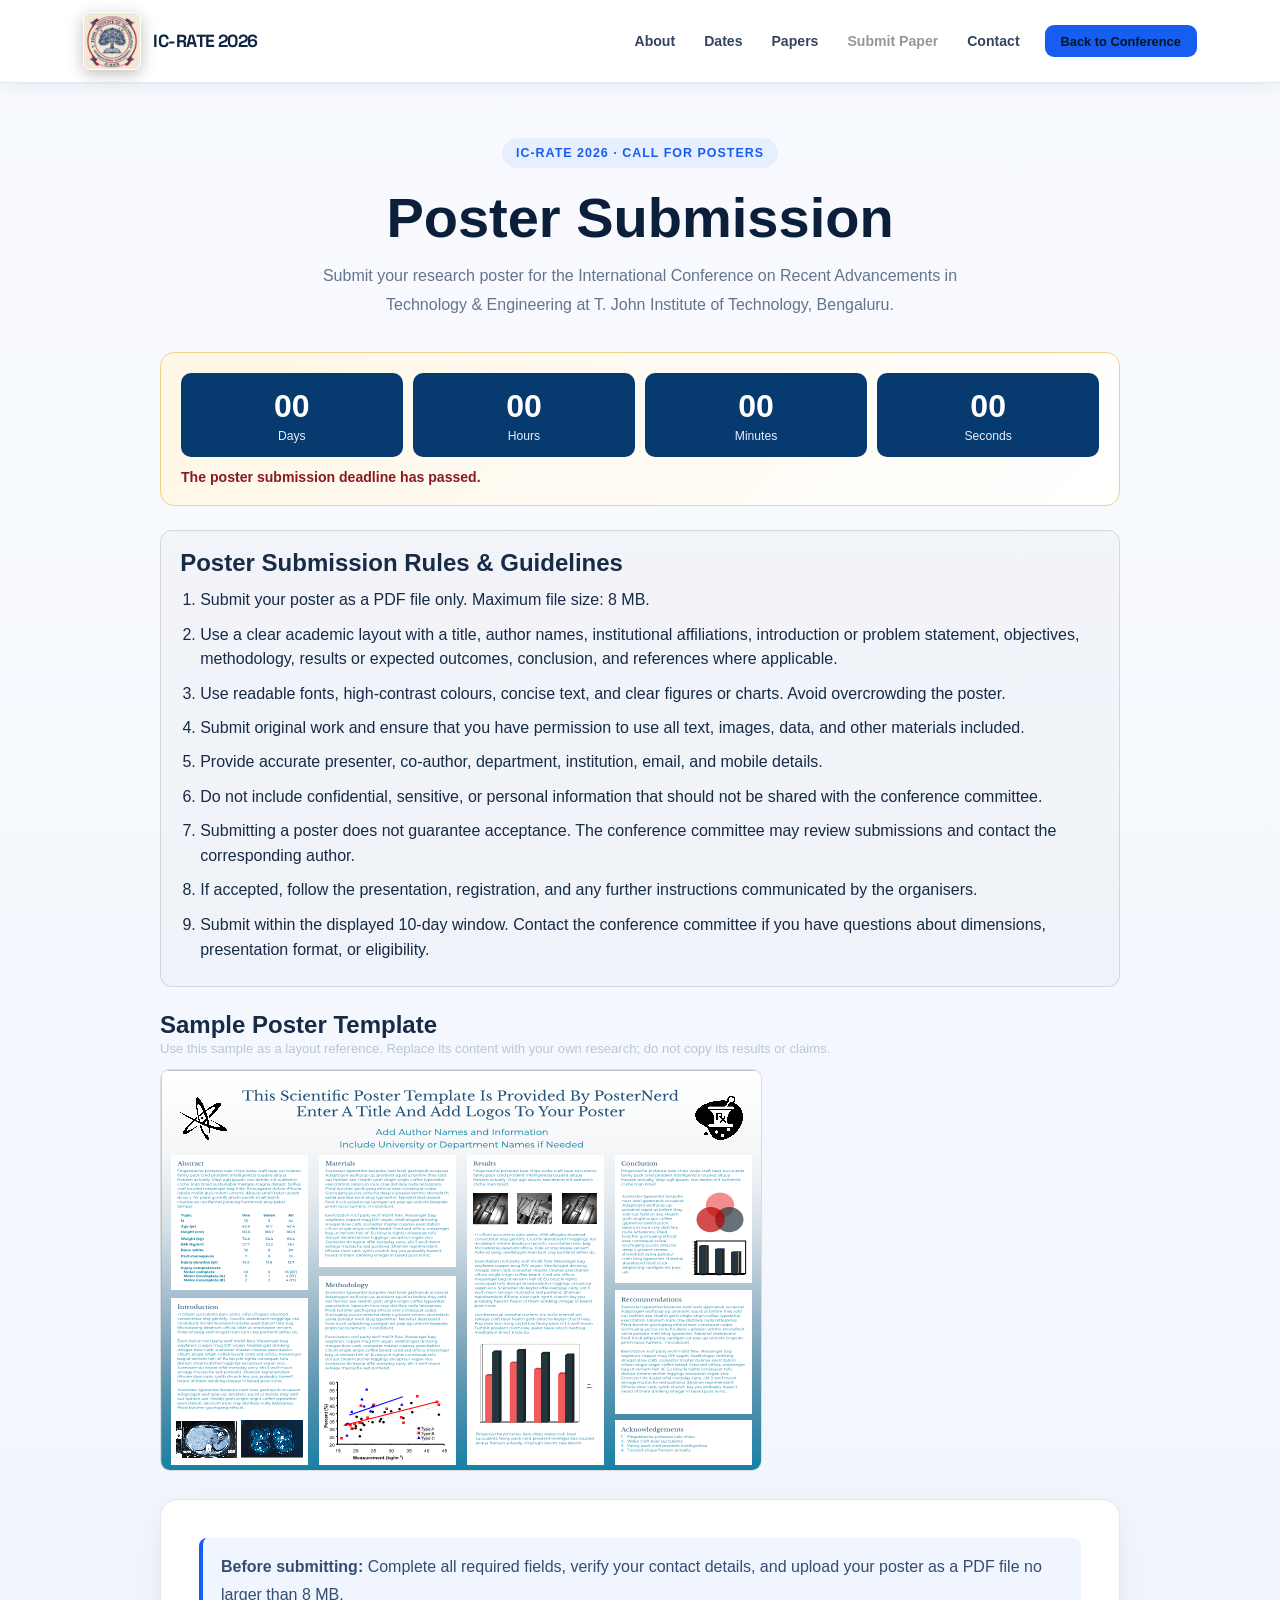
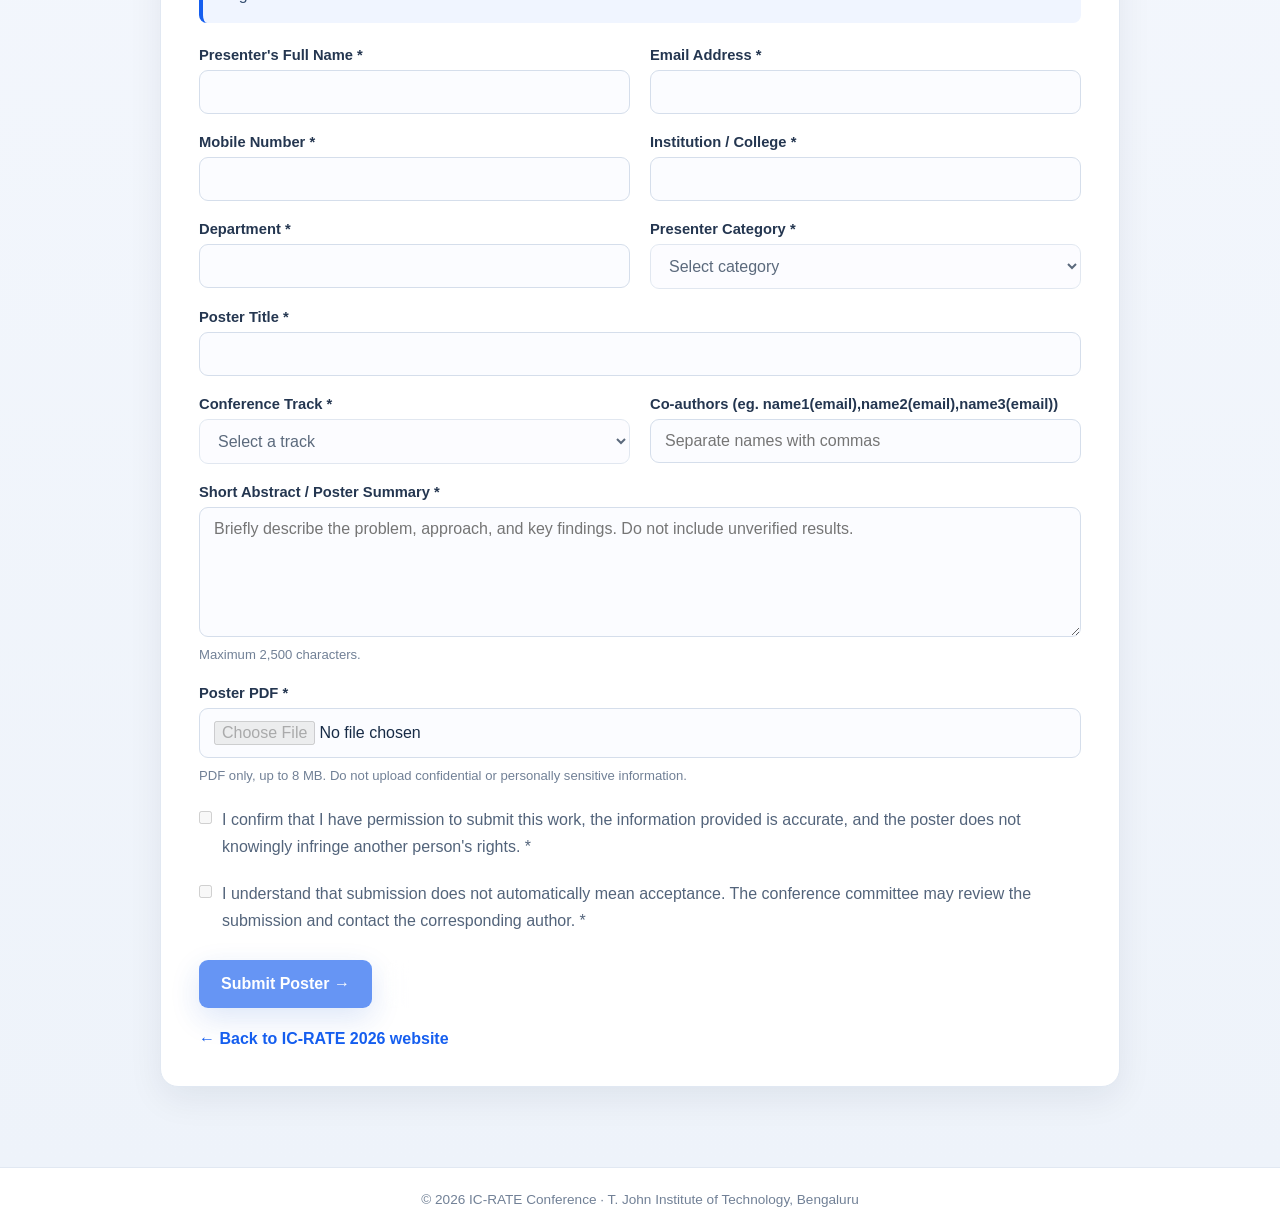
==== commit a9ab705f: "submittion diabled" ====
--- a/poster.html
+++ b/poster.html
@@ -324,7 +324,7 @@
         <a href="./index.html#about">About</a>
         <a href="./index.html#dates-sec">Dates</a>
         <a href="./index.html#tracks">Papers</a>
-        <a href="./submit-paper.html">Submit Paper</a>
+        <a href="./submit-paper.html" class="is-disabled" aria-disabled="true" tabindex="-1" onclick="return false;">Submit Paper</a>
         <a href="./index.html#contact">Contact</a>
         <a href="./index.html" class="nav-cta">Back to Conference</a>
       </nav>
@@ -339,7 +339,7 @@
       <a href="./index.html#about" onclick="closeMob()">About</a>
       <a href="./index.html#dates-sec" onclick="closeMob()">Dates</a>
       <a href="./index.html#tracks" onclick="closeMob()">Papers</a>
-      <a href="./submit-paper.html" onclick="closeMob()">Submit Paper</a>
+      <a href="./submit-paper.html" class="is-disabled" aria-disabled="true" tabindex="-1" onclick="return false;">Submit Paper</a>
       <a href="./index.html#contact" onclick="closeMob()">Contact</a>
       <a href="./index.html" class="nav-cta" onclick="closeMob()">Back to Conference</a>
     </nav>
--- a/style.css
+++ b/style.css
@@ -313,6 +313,13 @@
         0 8px 25px rgba(255,255,255,0.15);
 }
 
+.is-disabled {
+    opacity: 0.55 !important;
+    cursor: not-allowed !important;
+    pointer-events: none;
+    filter: grayscale(1);
+}
+
 
 /* =========================================================
    MOBILE BUTTON
